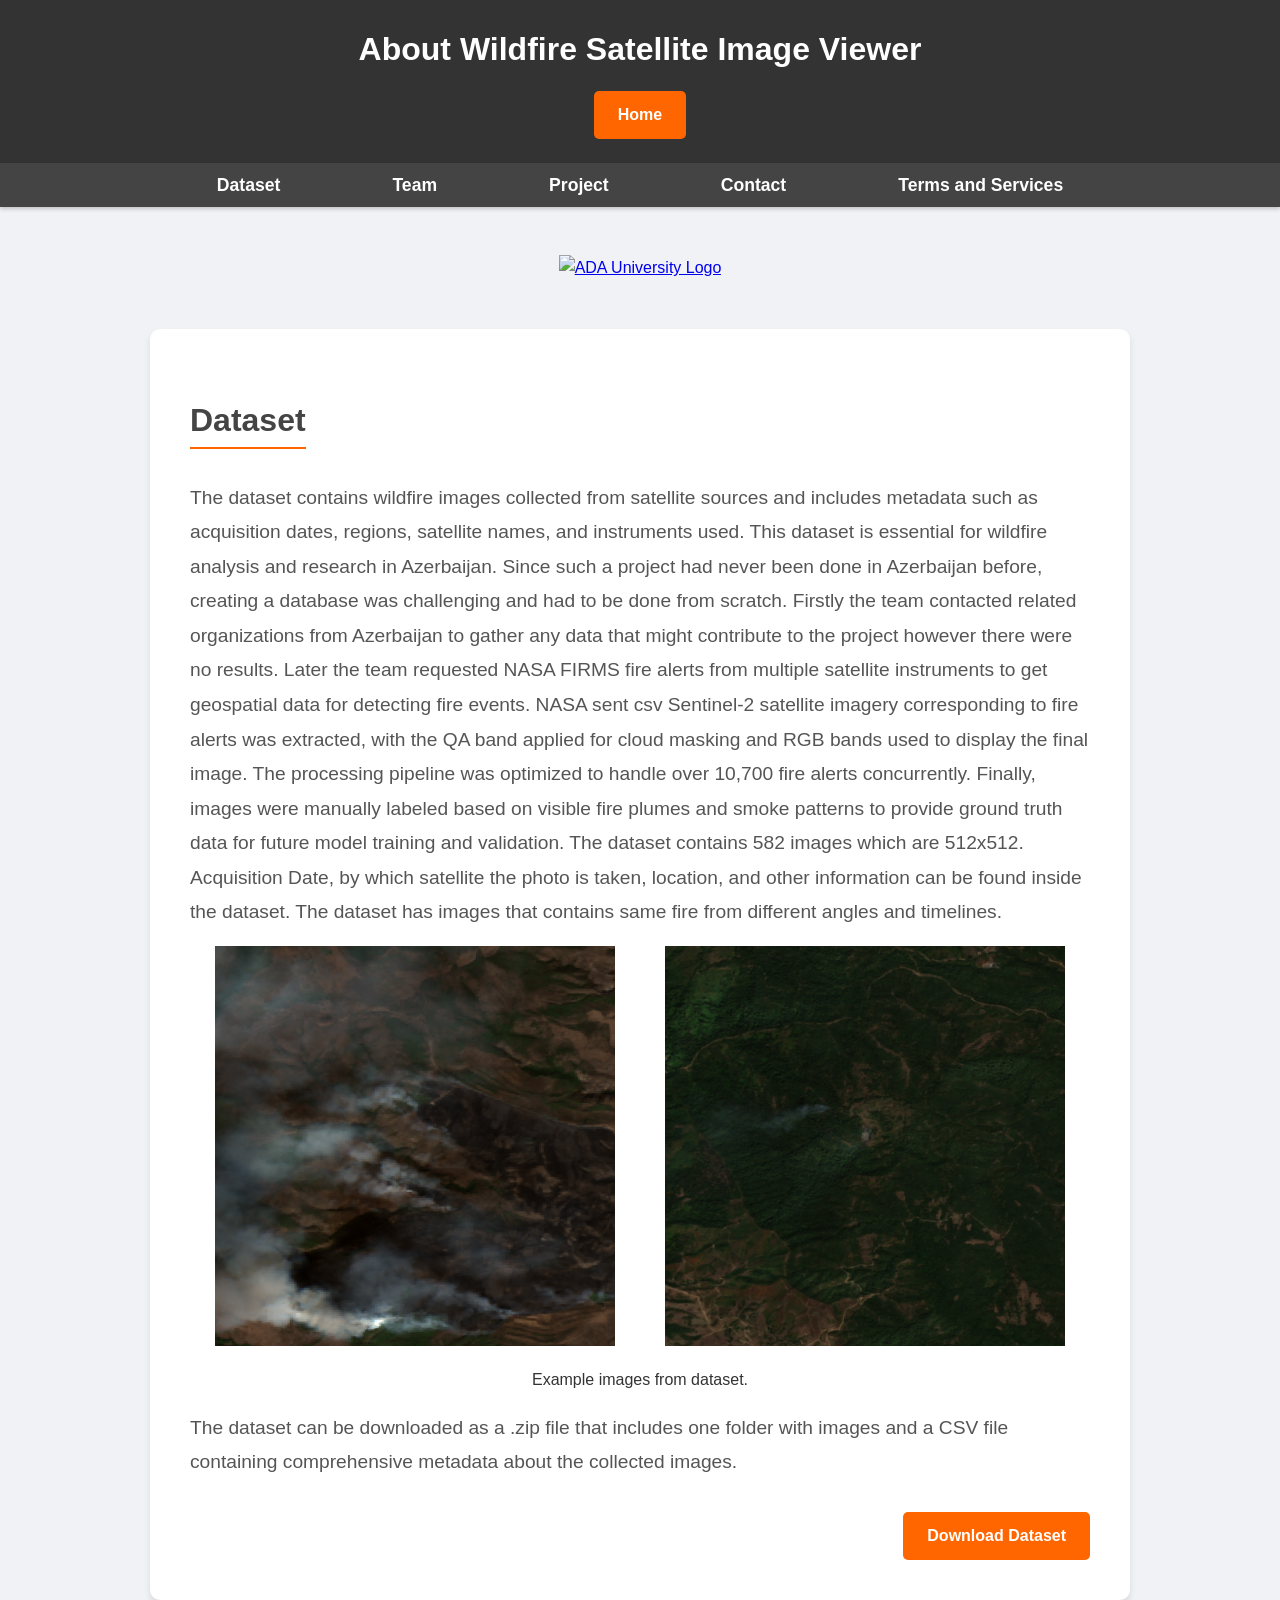
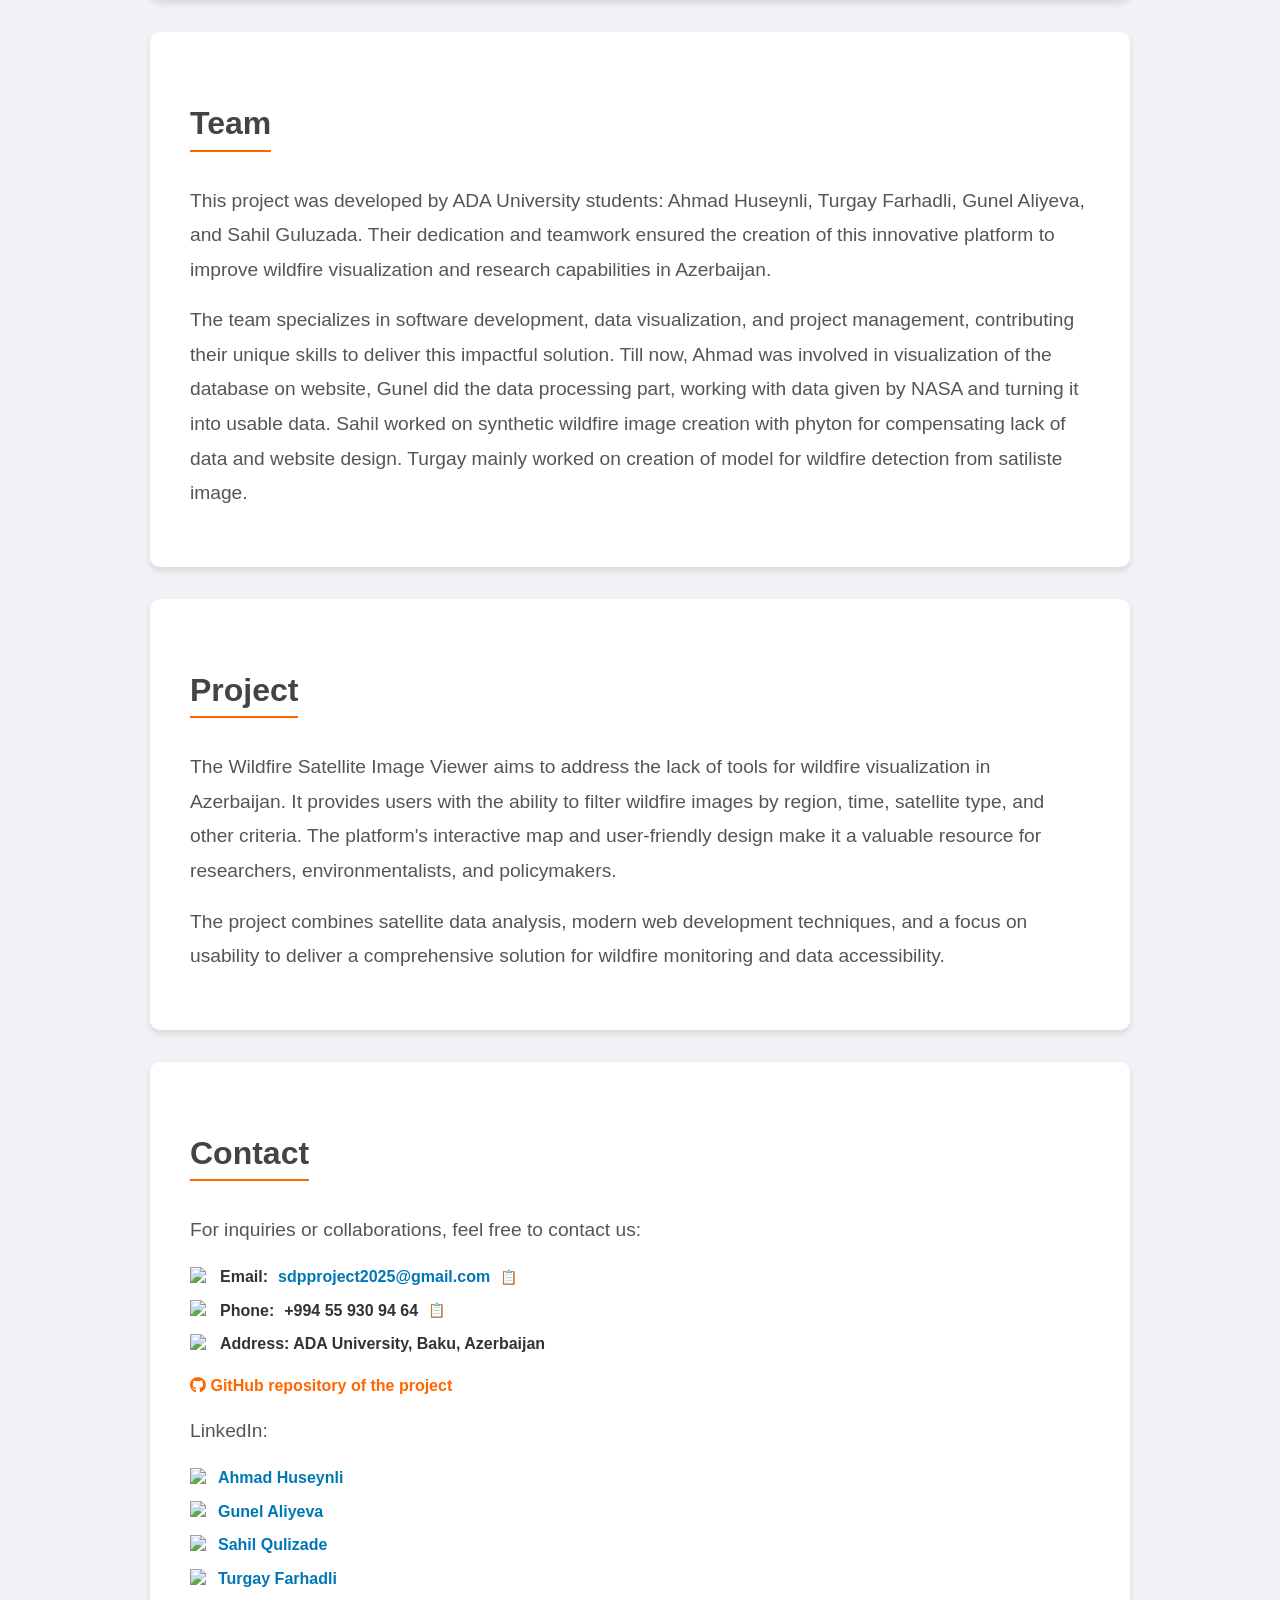
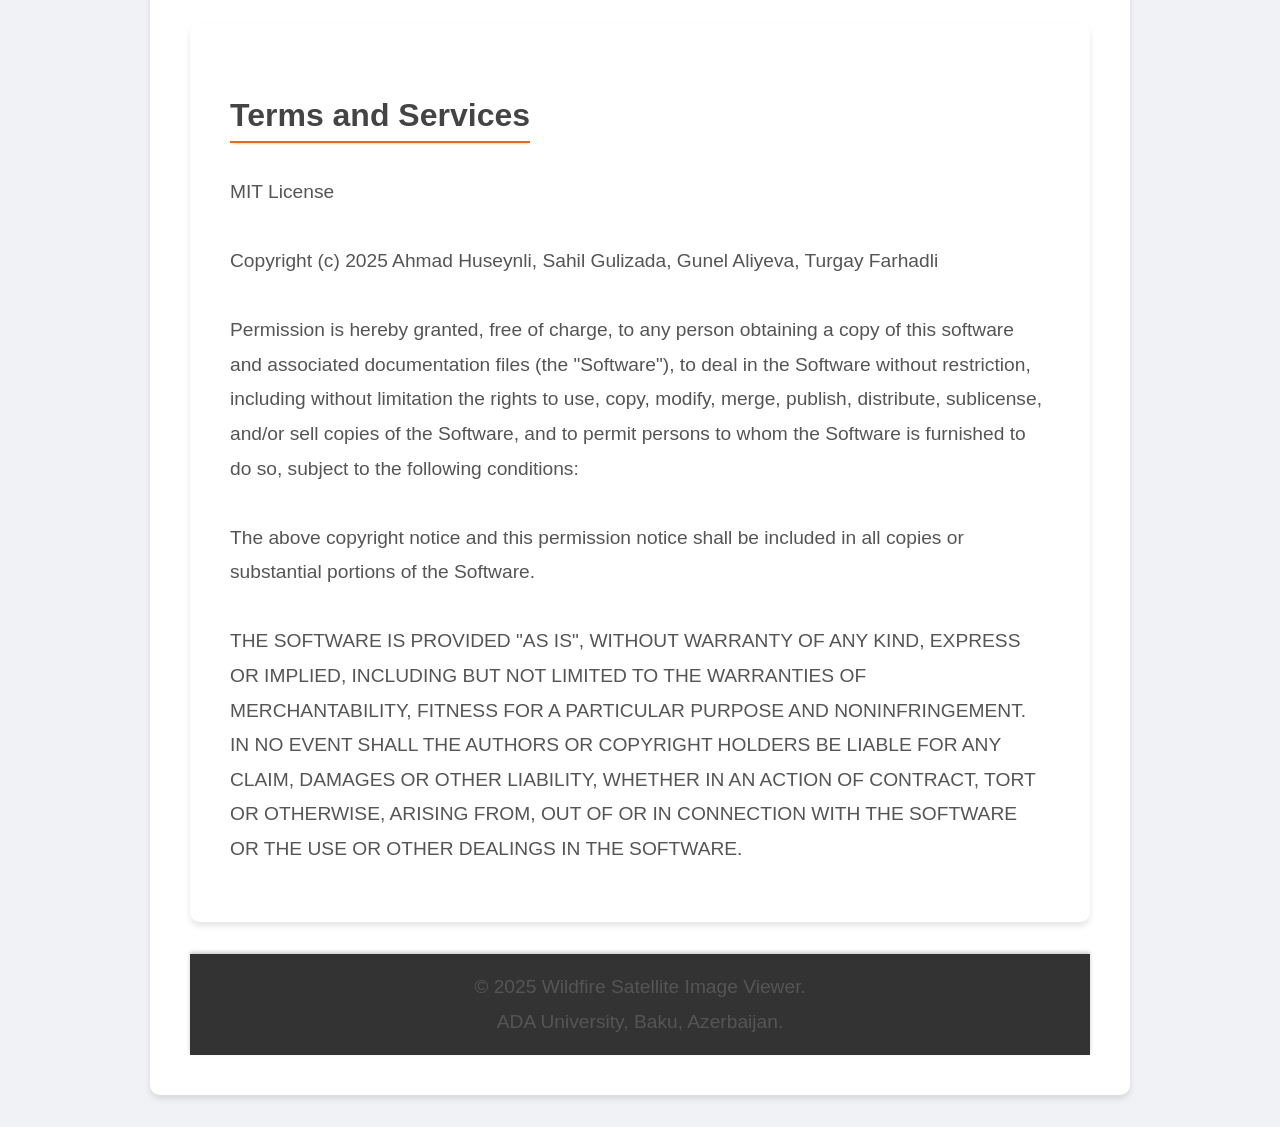
==== about.html @ fe3d1148 "Contact Icons Added" ====
<!DOCTYPE html>
<html lang="en">

<head>
    <meta charset="UTF-8">
    <meta name="viewport" content="width=device-width, initial-scale=1.0">
    <title>About</title>
    <link rel="stylesheet" href="about.css">
    <link rel="stylesheet" href="https://cdnjs.cloudflare.com/ajax/libs/font-awesome/6.7.2/css/all.min.css"
        integrity="sha512-Evv84Mr4kqVGRNSgIGL/F/aIDqQb7xQ2vcrdIwxfjThSH8CSR7PBEakCr51Ck+w+/U6swU2Im1vVX0SVk9ABhg=="
        crossorigin="anonymous" referrerpolicy="no-referrer" />
</head>

<body>
    <!-- Header Section -->
    <header>
        <h1>About Wildfire Satellite Image Viewer</h1>
        <a class="aForDownload" href="./index.html">
            Home
        </a>
    </header>

    <!-- Navigation Bar -->
    <nav class="navbar">
        <ul>
            <li><a href="#about-dataset">Dataset</a></li>
            <li><a href="#about-team">Team</a></li>
            <li><a href="#about-project">Project</a></li>
            <li><a href="#contact">Contact</a></li>
            <li><a href="#terms">Terms and Services</a></li>
        </ul>
    </nav>


    <!-- ADA Logo Section -->
    <div class="adaLogoDiv">
        <a href="https://www.ada.edu.az/en" target="_blank" rel="noopener">
            <img class="adaLogo" src="https://upload.wikimedia.org/wikipedia/commons/2/20/Adalogonew.png"
                alt="ADA University Logo">
        </a>
    </div>



    <!-- About Dataset Section -->
    <section id="about-dataset">
        <h2>Dataset</h2>
        <p>
            The dataset contains wildfire images collected from satellite sources and includes metadata such as
            acquisition dates, regions, satellite names, and instruments used. This dataset is essential for wildfire
            analysis and research in Azerbaijan. Since such a project had never been done in Azerbaijan before, creating
            a database was challenging and had to be done from scratch.
            Firstly the team contacted related organizations from Azerbaijan to gather any data that might contribute to
            the project however there were no results.
            Later the team requested NASA FIRMS fire alerts from multiple satellite instruments to get geospatial data
            for detecting fire events. NASA sent csv
            Sentinel-2 satellite imagery corresponding to fire alerts was extracted, with the QA band applied for cloud
            masking and RGB bands used to display the final image.
            The processing pipeline was optimized to handle over 10,700 fire alerts concurrently. Finally, images were
            manually labeled based on visible fire plumes and smoke patterns to provide ground truth data for future
            model training and validation.
            The dataset contains 582 images which are 512x512. Acquisition Date, by which satellite the photo is taken,
            location, and other information can be found inside the dataset. The dataset has images
            that contains same fire from different angles and timelines.
        </p>

        <!-- Adding Images -->
        <div class="image-container">
            <img src="PhotoFile4Wildfire/39.3387_46.5278_77.png" alt="Wildfire Image" class="dataset-image">
            <img src="PhotoFile4Wildfire/38.91668_48.57358_n.png" alt="Wildfire Image" class="dataset-image">
        </div>

        <!-- Text below the images -->
        <div class="image-text">
            <p>Example images from dataset.</p>
        </div>

        <p>
            The dataset can be downloaded as a .zip file that includes one folder with images and a CSV file containing
            comprehensive metadata about the collected images.
        </p>
        <div class="divForDownload">
            <a class="aForDownload"
                href="https://github.com/wildfireaze/wildfireaze.github.io/raw/refs/heads/main/WildfireDataset.zip?download=">
                Download Dataset
            </a>
        </div>
    </section>

    <style>
        /* Container for images */
        .image-container {
            display: flex;
            justify-content: center;
            /* Center images horizontally */
            gap: 50px;
            /* Space between images */
            margin-bottom: 20px;
            /* Add space below the images for the text */
        }

        /* Image styling */
        .dataset-image {
            width: 1000%;
            /* Adjust the width to fit images side by side */
            max-width: 400px;
            /* Limit image width */
            height: auto;
        }

        /* Text below the images */
        .image-text {
            text-align: center;
            margin-top: 20px;
            /* Add margin to push text down below the images */
        }

        .image-text p {
            font-size: 16px;
            color: #333;
        }
    </style>

    <!-- About Team Section -->
    <section id="about-team">
        <h2>Team</h2>
        <p>
            This project was developed by ADA University students: Ahmad Huseynli, Turgay Farhadli, Gunel Aliyeva, and
            Sahil Guluzada. Their dedication and teamwork ensured the creation of this innovative platform to improve
            wildfire visualization and research capabilities in Azerbaijan.
        </p>
        <p>
            The team specializes in software development, data visualization, and project management, contributing their
            unique skills to deliver this impactful solution. Till now, Ahmad was involved in visualization of the
            database on website,
            Gunel did the data processing part, working with data given by NASA and turning it into usable data. Sahil
            worked on synthetic wildfire
            image creation with phyton for compensating lack of data and website design. Turgay mainly worked on
            creation of model for wildfire detection from satiliste image.
        </p>
    </section>

    <!-- About Project Section -->
    <section id="about-project">
        <h2>Project</h2>
        <p>
            The Wildfire Satellite Image Viewer aims to address the lack of tools for wildfire visualization in
            Azerbaijan. It provides users with the ability to filter wildfire images by region, time, satellite type,
            and other criteria. The platform's interactive map and user-friendly design make it a valuable resource for
            researchers, environmentalists, and policymakers.
        </p>
        <p>
            The project combines satellite data analysis, modern web development techniques, and a focus on usability to
            deliver a comprehensive solution for wildfire monitoring and data accessibility.
        </p>
    </section>

        <!-- Contact Section -->
        <section id="contact">
            <h2>Contact</h2>
            <p>
                For inquiries or collaborations, feel free to contact us:
                <style>
                    .contact-list {
                        list-style: none;
                        padding: 0;
                    }
                
                    .contact-list li {
                        display: flex;
                        align-items: center;
                        gap: 10px;
                        margin-bottom: 8px;
                        font-weight: bold;
                    }
                
                    .contact-list a {
                        text-decoration: none;
                        color: #0077B5; /* LinkedIn blue */
                    }
                
                    .icon {
                        width: 20px;
                        height: 20px;
                    }
                
                    .copy-btn {
                        background: none;
                        border: none;
                        cursor: pointer;
                        font-size: 14px;
                        color: #0077B5;
                        padding: 0;
                    }
                </style>
                
                <ul class="contact-list">
                    <li>
                        <img src="https://cdn-icons-png.flaticon.com/512/732/732200.png" class="icon" alt="Email">
                        Email: 
                        <a href="mailto:sdpproject2025@gmail.com" id="email">sdpproject2025@gmail.com</a>
                        <button class="copy-btn" onclick="copyToClipboard('email')">📋</button>
                    </li>
                    <li>
                        <img src="https://cdn-icons-png.flaticon.com/512/159/159832.png" class="icon" alt="Phone">
                        Phone: 
                        <span id="phone">+994 55 930 94 64</span>
                        <button class="copy-btn" onclick="copyToClipboard('phone')">📋</button>
                    </li>
                    <li>
                        <img src="https://cdn-icons-png.flaticon.com/512/684/684908.png" class="icon" alt="Location">
                        Address: ADA University, Baku, Azerbaijan
                    </li>
                </ul>
                
                <script>
                    function copyToClipboard(id) {
                        const text = document.getElementById(id).innerText || document.getElementById(id).textContent;
                        navigator.clipboard.writeText(text).then(() => {
                            alert("Copied: " + text);
                        }).catch(err => {
                            console.error("Failed to copy: ", err);
                        });
                    }
                </script>
                
                <a style="color: #ff6600; text-decoration: none; font-weight: bold;" 
                   href="https://github.com/gunelaliyevaa/wildfire-detection-using-satellite-imagery.git" 
                   target="_blank">
                    <i class="fa-brands fa-github"></i> 
                    GitHub repository of the project
                </a>
            </p>
            <style>
                .linkedin-list {
                    list-style: none;
                    padding: 0;
                }
            
                .linkedin-list li {
                    display: flex;
                    align-items: center;
                    margin-bottom: 8px;
                }
            
                .linkedin-list a {
                    text-decoration: none;
                    color: #0077B5; /* LinkedIn blue */
                    font-weight: bold;
                    display: flex;
                    align-items: center;
                    gap: 8px;
                }
            
                .linkedin-icon {
                    width: 20px;
                    height: 20px;
                }
            </style>
            
            <p>LinkedIn:</p>
            <ul class="linkedin-list">
                <li>
                    <a href="https://az.linkedin.com/in/ahmad-huseynli" target="_blank">
                        <img src="https://upload.wikimedia.org/wikipedia/commons/c/ca/LinkedIn_logo_initials.png" class="linkedin-icon" alt="LinkedIn"> 
                        Ahmad Huseynli
                    </a>
                </li>
                <li>
                    <a href="https://www.linkedin.com/in/gunel-aliyevaa" target="_blank">
                        <img src="https://upload.wikimedia.org/wikipedia/commons/c/ca/LinkedIn_logo_initials.png" class="linkedin-icon" alt="LinkedIn"> 
                        Gunel Aliyeva
                    </a>
                </li>
                <li>
                    <a href="https://www.linkedin.com/in/sahil-qulizad%C9%99" target="_blank">
                        <img src="https://upload.wikimedia.org/wikipedia/commons/c/ca/LinkedIn_logo_initials.png" class="linkedin-icon" alt="LinkedIn"> 
                        Sahil Qulizade
                    </a>
                </li>
                <li>
                    <a href="https://www.linkedin.com/in/turqay-f%C9%99rhadl%C4%B1-ba420830b/" target="_blank">
                        <img src="https://upload.wikimedia.org/wikipedia/commons/c/ca/LinkedIn_logo_initials.png" class="linkedin-icon" alt="LinkedIn"> 
                        Turgay Farhadli
                    </a>
                </li>
            </ul>

    <!-- Terms and Services Section -->
    <section id="terms">
        <h2>Terms and Services</h2>
        <p>
            MIT License
            <br></br>
            Copyright (c) 2025
            Ahmad Huseynli, Sahil Gulizada, Gunel Aliyeva, Turgay Farhadli
        <br></br>
            Permission is hereby granted, free of charge, to any person obtaining a copy
            of this software and associated documentation files (the "Software"), to deal
            in the Software without restriction, including without limitation the rights
            to use, copy, modify, merge, publish, distribute, sublicense, and/or sell
            copies of the Software, and to permit persons to whom the Software is
            furnished to do so, subject to the following conditions:
            <br></br>

            The above copyright notice and this permission notice shall be included
            in all copies or substantial portions of the Software.
            <br></br>

            THE SOFTWARE IS PROVIDED "AS IS", WITHOUT WARRANTY OF ANY KIND, EXPRESS
            OR IMPLIED, INCLUDING BUT NOT LIMITED TO THE WARRANTIES OF MERCHANTABILITY,
            FITNESS FOR A PARTICULAR PURPOSE AND NONINFRINGEMENT. IN NO EVENT SHALL THE
            AUTHORS OR COPYRIGHT HOLDERS BE LIABLE FOR ANY CLAIM, DAMAGES OR OTHER
            LIABILITY, WHETHER IN AN ACTION OF CONTRACT, TORT OR OTHERWISE, ARISING FROM,
            OUT OF OR IN CONNECTION WITH THE SOFTWARE OR THE USE OR OTHER DEALINGS IN
            THE SOFTWARE.

        </p>
    </section>

    <button id="scrollToTopBtn" onclick="scrollToTop()"><i class="fa-solid fa-arrow-up"></i></button>


    <!-- Footer Section -->
    <footer>
        <p>&copy; 2025 Wildfire Satellite Image Viewer.</p>
        <p>ADA University, Baku, Azerbaijan.</p>
    </footer>


    <!-- Download Confirmation Modal -->
    <div id="downloadModal" class="modal">
        <div class="modal-content">
            <h2>Download Dataset</h2>
            <p>Do you agree with the <a id="termsLink" class="aForDownload" href="#terms">Terms and Conditions</a>?</p>
            <label>
                <input type="checkbox" id="agreeCheckbox"> I agree to the terms and conditions.
            </label>
            <br>
            <button id="confirmDownload" class="aForDownload" disabled>Confirm & Download</button>
            <button id="closeModal" class="aForDownload">Cancel</button>
        </div>
    </div>




    <script src="about.js"></script>

</body>

</html>
---- about.css ----
/* General Styles */
body {
    font-family: 'Roboto', Arial, sans-serif; /* Updated font for modern aesthetics */
    margin: 0;
    padding: 0;
    background-color: #f0f2f5; /* Subtle background color */
    color: #333; /* General text color */
    line-height: 1.6;
}

/* Header Styles */
header {
    text-align: center;
    background-color: #333;
    color: white;
    padding: 1.5rem;
    box-shadow: 0 2px 4px rgba(0, 0, 0, 0.2);
}

header h1 {
    font-size: 2rem;
    margin: 0;
}

.aForDownload {
    display: inline-block;
    margin-top: 1rem;
    padding: 0.7rem 1.5rem;
    background-color: #ff6600;
    color: white;
    font-size: 1rem;
    font-weight: 600;
    text-decoration: none;
    border-radius: 5px;
    border-style: none;
    transition: background-color 0.3s ease, transform 0.2s ease;
}

.aForDownload:hover {
    background-color: #e55a00;
    transform: scale(1.05); /* Slight zoom effect on hover */
}

/* Navbar Styles */
.navbar {
    display: flex;
    justify-content: center;
    background-color: #444;
    padding: 0.5rem 0;
    position: sticky;
    top: 0;
    z-index: 1000;
    box-shadow: 0 2px 4px rgba(0, 0, 0, 0.2);
}

.navbar ul {
    list-style-type: none;
    margin: 0;
    padding: 0;
    display: flex;
    gap: 2rem;
}

.navbar a {
    text-decoration: none;
    color: white;
    font-size: 1.1rem;
    font-weight: 700;
    transition: color 0.3s ease, transform 0.2s ease;
    padding: 2.5rem;
    margin: 2rem auto;
    max-width: 900px;
}

.navbar a:hover {
    color: #ff6600;
    transform: translateY(-2px); /* Subtle upward movement */
}

/* Section Styles */
section {
    padding: 2.5rem;
    margin: 2rem auto;
    max-width: 900px;
    background: white;
    border-radius: 10px;
    box-shadow: 0 4px 6px rgba(0, 0, 0, 0.1);
}

section h2 {
    color: #444;
    font-size: 2rem;
    margin-bottom: 1rem;
    border-bottom: 2px solid #ff6600; /* Decorative underline */
    display: inline-block;
}

section p {
    font-size: 1.2rem;
    line-height: 1.8;
    color: #555;
    margin: 1rem 0;
}

/* ADA Logo Styles */
.adaLogoDiv {
    display: flex;
    justify-content: center;
    align-items: center;
    margin: 2rem auto;
}

.adaLogo {
    height: 150px;
    max-width: 100%;
    padding: 1rem;
    transition: transform 0.3s ease;
}

.adaLogo:hover {
    transform: scale(1.05);
}

/* Footer Styles */
footer {
    text-align: center;
    background-color: #333;
    color: white;
    padding: 1rem;
    margin-top: 2rem;
    font-size: 1rem;
    box-shadow: 0 -2px 4px rgba(0, 0, 0, 0.2);
}

footer p {
    margin: 0;
}

/* Download Container */
.divForDownload {
    display: flex;
    justify-content: end;
}

/* Scroll to Top Button Styles */
#scrollToTopBtn {
    position: fixed;
    bottom: 20px;
    right: 20px;
    height: 50px;
    width: 50px;
    font-size: 24px;
    background-color: #ff6600;
    color: white;
    border: none;
    border-radius: 50%;
    cursor: pointer;
    box-shadow: 0 4px 6px rgba(0, 0, 0, 0.1);
    transition: opacity 0.3s, visibility 0.3s;
    display: flex;           
    justify-content: center;
    align-items: center;
}

#scrollToTopBtn:hover {
    background-color: #e55a00;
    transform: scale(1.05);
}

/* Responsive Design */
@media (max-width: 768px) {
    header {
        padding: 1rem;
    }

    .navbar {
        position: static;
        top: auto;
    }

    .navbar ul {
        flex-direction: column;
        align-items: center;
        gap: 1rem;
    }

    section {
        padding: 1.5rem;
        scroll-margin-top: 760px;
        margin: 1rem auto;
    }

    section h2 {
        font-size: 1.8rem;
    }

    section p {
        font-size: 1rem;
    }

    footer {
        font-size: 0.9rem;
    }
}

/* Modal Styling */
.modal {
    display: none; 
    position: fixed; 
    z-index: 1000; 
    left: 0; 
    top: 0; 
    width: 100%; 
    height: 100%; 
    background-color: rgba(0, 0, 0, 0.5); /* Semi-transparent background */
  }
  
  /* Modal Content Styling */
  .modal-content {
    background-color: #fff;
    margin: 10% auto; /* Centering the modal */
    padding: 20px;
    width: 50%;
    text-align: center;
    border-radius: 10px;
    box-shadow: 0 4px 8px rgba(0, 0, 0, 0.2);
  }
  
  /* Checkbox Styling */
  input[type="checkbox"] {
    margin-right: 10px;
  }
  
  /* Disabled Button Styling */
  button:disabled {
    background-color: gray !important;
    cursor: not-allowed !important;
  }
  
  /* Button Styling for Confirm & Close Buttons */
  #confirmDownload, #closeDownloadModal {
    margin: 10px;
    background-color: #ff6600 !important;
    color: #fff;
    border-radius: 4px;
    font-weight: 400 !important;
    cursor: pointer;
    border-style: none;
}

#closeModal{
    font-weight: 400 !important;
}

/* Disabled state for buttons */
#confirmDownload:disabled,
#closeDownloadModal:disabled {
    background-color: gray !important;
    transform: none !important;
}

/* Hover Effects for Active Buttons */
#confirmDownload:hover:not(:disabled),
#closeDownloadModal:hover:not(:disabled) {
    background-color: #e55a00;
    transition: background-color 0.3s ease, transform 0.2s ease;
}

/* Link Styling Inside Modal */
.modal-content a.aForDownload {
    padding: 4px 7px;
    width: auto;
    text-align: center;
    border-radius: 3px;
    font-size: 16px;
    font-weight: 400 !important;
    background-color: transparent;
    color: #ff6600;
    border-style: none !important;
}

.modal-content a.aForDownload:hover {
    text-decoration: underline;
  }
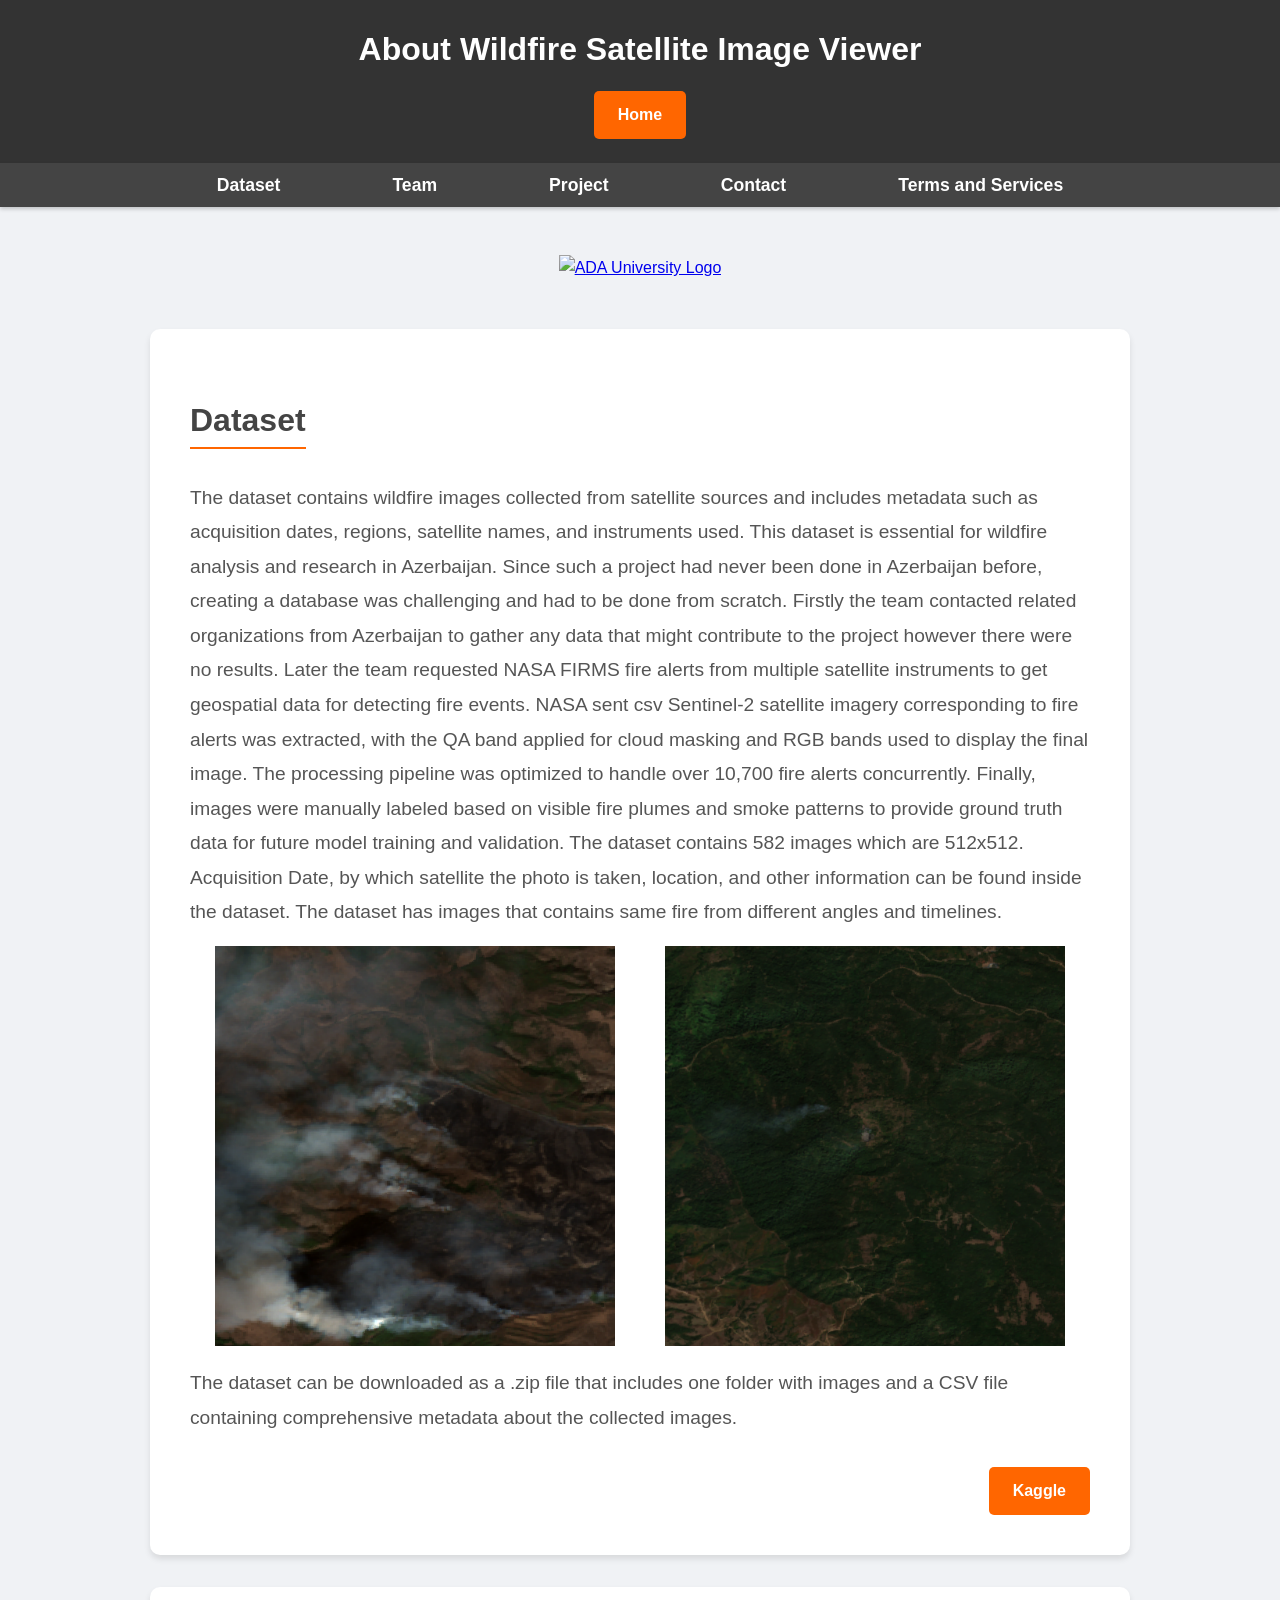
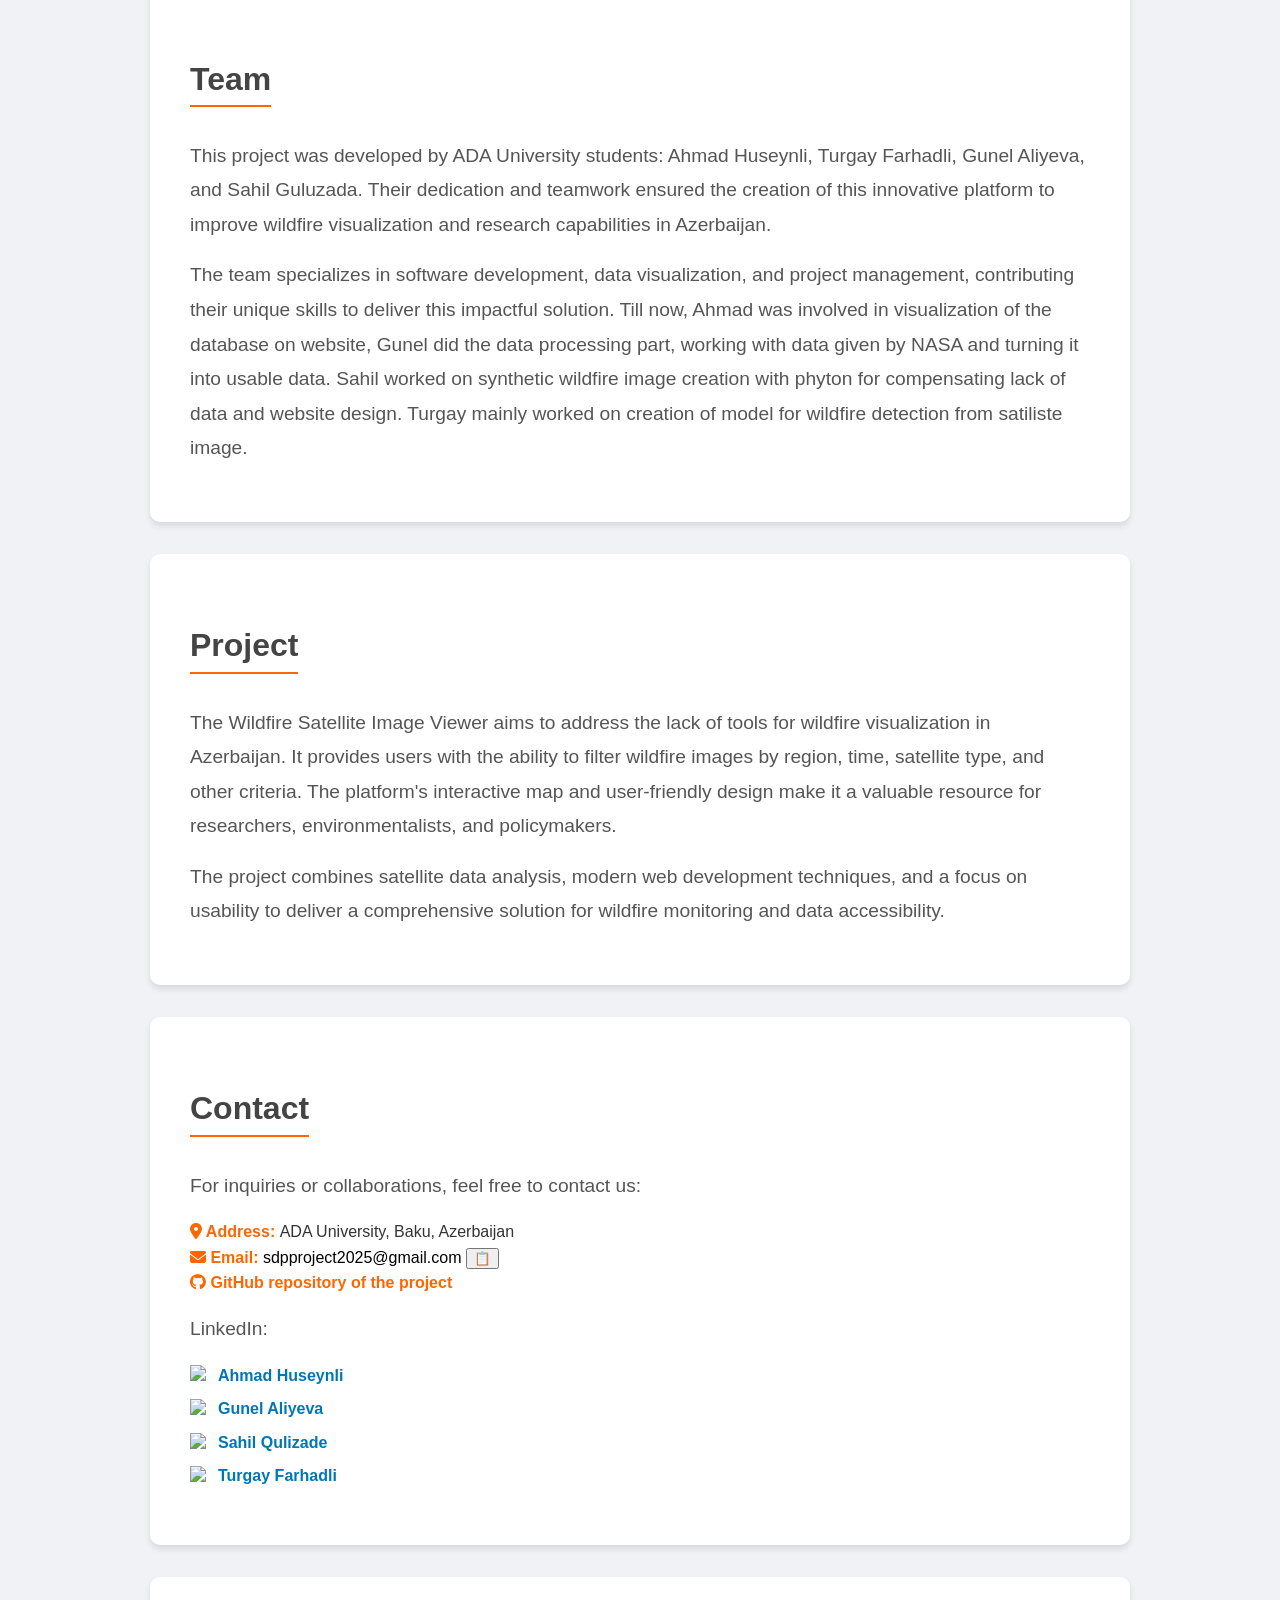
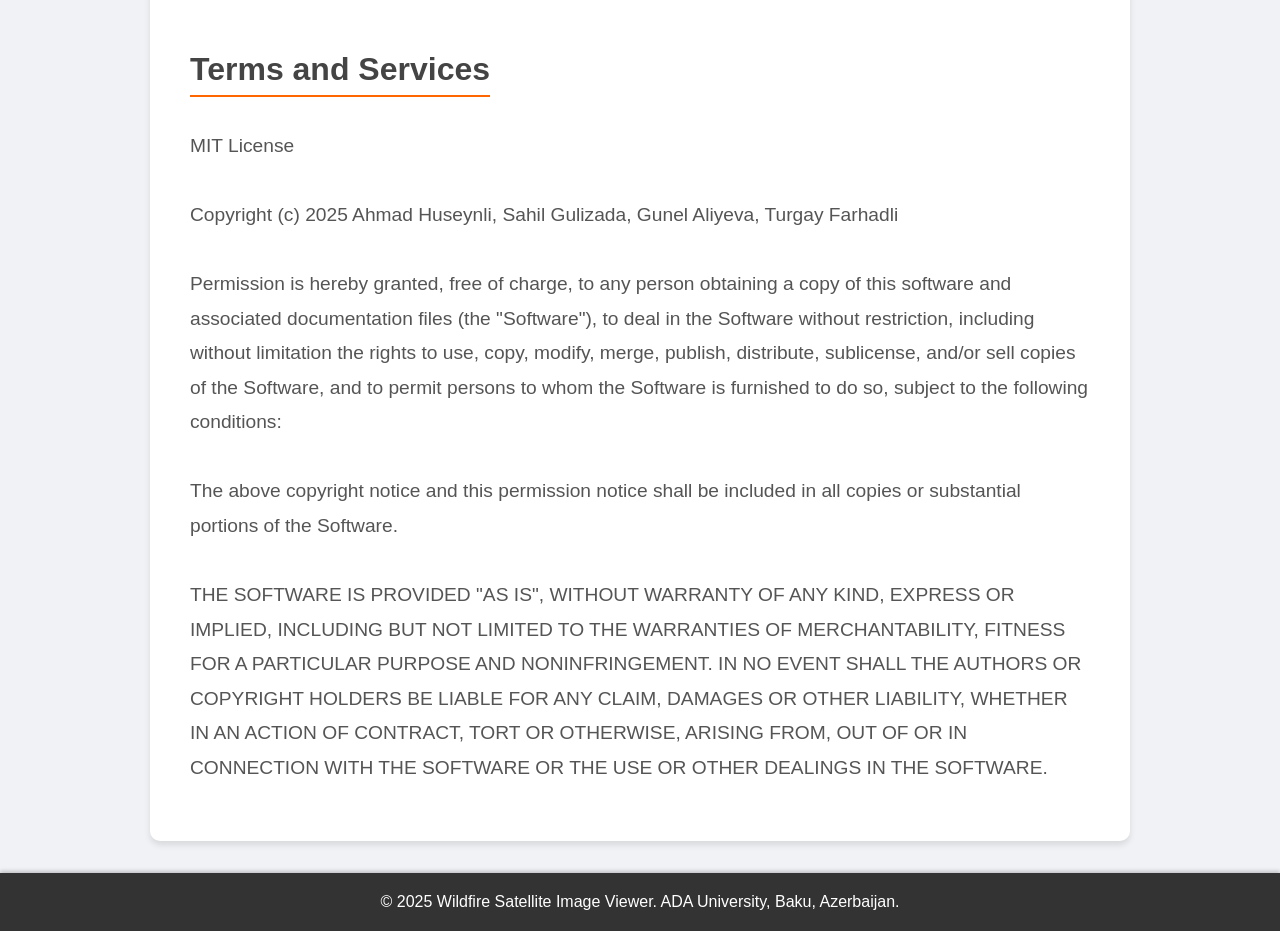
==== commit 5fe82164: "About page update. Some unnecessary files are removed." ====
--- a/about.html
+++ b/about.html
@@ -9,6 +9,11 @@
     <link rel="stylesheet" href="https://cdnjs.cloudflare.com/ajax/libs/font-awesome/6.7.2/css/all.min.css"
         integrity="sha512-Evv84Mr4kqVGRNSgIGL/F/aIDqQb7xQ2vcrdIwxfjThSH8CSR7PBEakCr51Ck+w+/U6swU2Im1vVX0SVk9ABhg=="
         crossorigin="anonymous" referrerpolicy="no-referrer" />
+    <script src="https://cdnjs.cloudflare.com/ajax/libs/i18next/21.6.14/i18next.min.js"></script>
+    <script
+        src="https://cdnjs.cloudflare.com/ajax/libs/i18next-browser-languagedetector/6.1.4/i18nextBrowserLanguageDetector.min.js"></script>
+    <script src="https://cdnjs.cloudflare.com/ajax/libs/i18next-xhr-backend/3.2.2/i18nextXHRBackend.min.js"></script>
+
 </head>
 
 <body>
@@ -71,9 +76,7 @@
         </div>
 
         <!-- Text below the images -->
-        <div class="image-text">
-            <p>Example images from dataset.</p>
-        </div>
+
 
         <p>
             The dataset can be downloaded as a .zip file that includes one folder with images and a CSV file containing
@@ -82,7 +85,7 @@
         <div class="divForDownload">
             <a class="aForDownload"
                 href="https://github.com/wildfireaze/wildfireaze.github.io/raw/refs/heads/main/WildfireDataset.zip?download=">
-                Download Dataset
+                Kaggle
             </a>
         </div>
     </section>
@@ -155,64 +158,43 @@
         </p>
     </section>
 
-        <!-- Contact Section -->
-        <section id="contact">
-            <h2>Contact</h2>
-            <p>
-                For inquiries or collaborations, feel free to contact us:
-                <style>
-                    .contact-list {
-                        list-style: none;
-                        padding: 0;
-                    }
-                
-                    .contact-list li {
-                        display: flex;
-                        align-items: center;
-                        gap: 10px;
-                        margin-bottom: 8px;
-                        font-weight: bold;
-                    }
-                
-                    .contact-list a {
-                        text-decoration: none;
-                        color: #0077B5; /* LinkedIn blue */
-                    }
-                
-                    .icon {
-                        width: 20px;
-                        height: 20px;
-                    }
-                
-                    .copy-btn {
-                        background: none;
-                        border: none;
-                        cursor: pointer;
-                        font-size: 14px;
-                        color: #0077B5;
-                        padding: 0;
-                    }
-                </style>
-                
-                <ul class="contact-list">
-                    <li>
-                        <img src="https://cdn-icons-png.flaticon.com/512/732/732200.png" class="icon" alt="Email">
-                        Email: 
-                        <a href="mailto:sdpproject2025@gmail.com" id="email">sdpproject2025@gmail.com</a>
-                        <button class="copy-btn" onclick="copyToClipboard('email')">📋</button>
-                    </li>
-                    <li>
-                        <img src="https://cdn-icons-png.flaticon.com/512/159/159832.png" class="icon" alt="Phone">
-                        Phone: 
-                        <span id="phone">+994 55 930 94 64</span>
-                        <button class="copy-btn" onclick="copyToClipboard('phone')">📋</button>
-                    </li>
-                    <li>
-                        <img src="https://cdn-icons-png.flaticon.com/512/684/684908.png" class="icon" alt="Location">
-                        Address: ADA University, Baku, Azerbaijan
-                    </li>
-                </ul>
-                
+    <!-- Contact Section -->
+    <section id="contact">
+        <h2>Contact</h2>
+        <p>
+            For inquiries or collaborations, feel free to contact us:
+
+                <div style="display:flex; flex-direction: column;">
+                    <div>
+
+                        <a style="color: #ff6600; text-decoration: none; font-weight: bold;">
+                            <i class="fa-solid fa-location-dot"></i>
+                            Address: <a>ADA University, Baku, Azerbaijan </a>
+                    </div>
+
+                    <div>
+
+                        <a style="color: #ff6600; text-decoration: none; font-weight: bold;">
+                            <i class="fa-solid fa-envelope"></i> Email:
+
+
+                            <a href="mailto:sdpproject2025@gmail.com" style="text-decoration: none; color: black;"
+                                id="email">sdpproject2025@gmail.com</a>
+                            <button class="copy-btn" onclick="copyToClipboard('email')">📋</button>
+                        </div>
+                        <div>
+                            <a style="color: #ff6600; text-decoration: none; font-weight: bold;"
+                                href="https://github.com/gunelaliyevaa/wildfire-detection-using-satellite-imagery.git"
+                                target="_blank">
+                                <i class="fa-brands fa-github"></i>
+                                GitHub repository of the project
+                            </a>
+                        </div>
+                            
+                    </div>
+
+
+
                 <script>
                     function copyToClipboard(id) {
                         const text = document.getElementById(id).innerText || document.getElementById(id).textContent;
@@ -223,129 +205,130 @@
                         });
                     }
                 </script>
-                
-                <a style="color: #ff6600; text-decoration: none; font-weight: bold;" 
-                   href="https://github.com/gunelaliyevaa/wildfire-detection-using-satellite-imagery.git" 
-                   target="_blank">
-                    <i class="fa-brands fa-github"></i> 
-                    GitHub repository of the project
+
+        </p>
+        <style>
+            .linkedin-list {
+                list-style: none;
+                padding: 0;
+            }
+
+            .linkedin-list li {
+                display: flex;
+                align-items: center;
+                margin-bottom: 8px;
+            }
+
+            .linkedin-list a {
+                text-decoration: none;
+                color: #0077B5;
+                /* LinkedIn blue */
+                font-weight: bold;
+                display: flex;
+                align-items: center;
+                gap: 8px;
+            }
+
+            .linkedin-icon {
+                width: 20px;
+                height: 20px;
+            }
+        </style>
+
+        <p>LinkedIn:</p>
+        <ul class="linkedin-list">
+            <li>
+                <a href="https://az.linkedin.com/in/ahmad-huseynli" target="_blank">
+                    <img src="https://upload.wikimedia.org/wikipedia/commons/c/ca/LinkedIn_logo_initials.png"
+                        class="linkedin-icon" alt="LinkedIn">
+                    Ahmad Huseynli
                 </a>
+            </li>
+            <li>
+                <a href="https://www.linkedin.com/in/gunel-aliyevaa" target="_blank">
+                    <img src="https://upload.wikimedia.org/wikipedia/commons/c/ca/LinkedIn_logo_initials.png"
+                        class="linkedin-icon" alt="LinkedIn">
+                    Gunel Aliyeva
+                </a>
+            </li>
+            <li>
+                <a href="https://www.linkedin.com/in/sahil-qulizad%C9%99" target="_blank">
+                    <img src="https://upload.wikimedia.org/wikipedia/commons/c/ca/LinkedIn_logo_initials.png"
+                        class="linkedin-icon" alt="LinkedIn">
+                    Sahil Qulizade
+                </a>
+            </li>
+            <li>
+                <a href="https://www.linkedin.com/in/turqay-f%C9%99rhadl%C4%B1-ba420830b/" target="_blank">
+                    <img src="https://upload.wikimedia.org/wikipedia/commons/c/ca/LinkedIn_logo_initials.png"
+                        class="linkedin-icon" alt="LinkedIn">
+                    Turgay Farhadli
+                </a>
+            </li>
+        </ul>
+        </section>
+        <!-- Terms and Services Section -->
+        <section id="terms">
+            <h2>Terms and Services</h2>
+            <p>
+                MIT License
+                <br></br>
+                Copyright (c) 2025
+                Ahmad Huseynli, Sahil Gulizada, Gunel Aliyeva, Turgay Farhadli
+                <br></br>
+                Permission is hereby granted, free of charge, to any person obtaining a copy
+                of this software and associated documentation files (the "Software"), to deal
+                in the Software without restriction, including without limitation the rights
+                to use, copy, modify, merge, publish, distribute, sublicense, and/or sell
+                copies of the Software, and to permit persons to whom the Software is
+                furnished to do so, subject to the following conditions:
+                <br></br>
+
+                The above copyright notice and this permission notice shall be included
+                in all copies or substantial portions of the Software.
+                <br></br>
+
+                THE SOFTWARE IS PROVIDED "AS IS", WITHOUT WARRANTY OF ANY KIND, EXPRESS
+                OR IMPLIED, INCLUDING BUT NOT LIMITED TO THE WARRANTIES OF MERCHANTABILITY,
+                FITNESS FOR A PARTICULAR PURPOSE AND NONINFRINGEMENT. IN NO EVENT SHALL THE
+                AUTHORS OR COPYRIGHT HOLDERS BE LIABLE FOR ANY CLAIM, DAMAGES OR OTHER
+                LIABILITY, WHETHER IN AN ACTION OF CONTRACT, TORT OR OTHERWISE, ARISING FROM,
+                OUT OF OR IN CONNECTION WITH THE SOFTWARE OR THE USE OR OTHER DEALINGS IN
+                THE SOFTWARE.
+
             </p>
-            <style>
-                .linkedin-list {
-                    list-style: none;
-                    padding: 0;
-                }
-            
-                .linkedin-list li {
-                    display: flex;
-                    align-items: center;
-                    margin-bottom: 8px;
-                }
-            
-                .linkedin-list a {
-                    text-decoration: none;
-                    color: #0077B5; /* LinkedIn blue */
-                    font-weight: bold;
-                    display: flex;
-                    align-items: center;
-                    gap: 8px;
-                }
-            
-                .linkedin-icon {
-                    width: 20px;
-                    height: 20px;
-                }
-            </style>
-            
-            <p>LinkedIn:</p>
-            <ul class="linkedin-list">
-                <li>
-                    <a href="https://az.linkedin.com/in/ahmad-huseynli" target="_blank">
-                        <img src="https://upload.wikimedia.org/wikipedia/commons/c/ca/LinkedIn_logo_initials.png" class="linkedin-icon" alt="LinkedIn"> 
-                        Ahmad Huseynli
-                    </a>
-                </li>
-                <li>
-                    <a href="https://www.linkedin.com/in/gunel-aliyevaa" target="_blank">
-                        <img src="https://upload.wikimedia.org/wikipedia/commons/c/ca/LinkedIn_logo_initials.png" class="linkedin-icon" alt="LinkedIn"> 
-                        Gunel Aliyeva
-                    </a>
-                </li>
-                <li>
-                    <a href="https://www.linkedin.com/in/sahil-qulizad%C9%99" target="_blank">
-                        <img src="https://upload.wikimedia.org/wikipedia/commons/c/ca/LinkedIn_logo_initials.png" class="linkedin-icon" alt="LinkedIn"> 
-                        Sahil Qulizade
-                    </a>
-                </li>
-                <li>
-                    <a href="https://www.linkedin.com/in/turqay-f%C9%99rhadl%C4%B1-ba420830b/" target="_blank">
-                        <img src="https://upload.wikimedia.org/wikipedia/commons/c/ca/LinkedIn_logo_initials.png" class="linkedin-icon" alt="LinkedIn"> 
-                        Turgay Farhadli
-                    </a>
-                </li>
-            </ul>
-
-    <!-- Terms and Services Section -->
-    <section id="terms">
-        <h2>Terms and Services</h2>
-        <p>
-            MIT License
-            <br></br>
-            Copyright (c) 2025
-            Ahmad Huseynli, Sahil Gulizada, Gunel Aliyeva, Turgay Farhadli
-        <br></br>
-            Permission is hereby granted, free of charge, to any person obtaining a copy
-            of this software and associated documentation files (the "Software"), to deal
-            in the Software without restriction, including without limitation the rights
-            to use, copy, modify, merge, publish, distribute, sublicense, and/or sell
-            copies of the Software, and to permit persons to whom the Software is
-            furnished to do so, subject to the following conditions:
-            <br></br>
-
-            The above copyright notice and this permission notice shall be included
-            in all copies or substantial portions of the Software.
-            <br></br>
-
-            THE SOFTWARE IS PROVIDED "AS IS", WITHOUT WARRANTY OF ANY KIND, EXPRESS
-            OR IMPLIED, INCLUDING BUT NOT LIMITED TO THE WARRANTIES OF MERCHANTABILITY,
-            FITNESS FOR A PARTICULAR PURPOSE AND NONINFRINGEMENT. IN NO EVENT SHALL THE
-            AUTHORS OR COPYRIGHT HOLDERS BE LIABLE FOR ANY CLAIM, DAMAGES OR OTHER
-            LIABILITY, WHETHER IN AN ACTION OF CONTRACT, TORT OR OTHERWISE, ARISING FROM,
-            OUT OF OR IN CONNECTION WITH THE SOFTWARE OR THE USE OR OTHER DEALINGS IN
-            THE SOFTWARE.
-
-        </p>
-    </section>
-
-    <button id="scrollToTopBtn" onclick="scrollToTop()"><i class="fa-solid fa-arrow-up"></i></button>
-
-
-    <!-- Footer Section -->
-    <footer>
-        <p>&copy; 2025 Wildfire Satellite Image Viewer.</p>
-        <p>ADA University, Baku, Azerbaijan.</p>
-    </footer>
-
-
-    <!-- Download Confirmation Modal -->
-    <div id="downloadModal" class="modal">
-        <div class="modal-content">
-            <h2>Download Dataset</h2>
-            <p>Do you agree with the <a id="termsLink" class="aForDownload" href="#terms">Terms and Conditions</a>?</p>
-            <label>
-                <input type="checkbox" id="agreeCheckbox"> I agree to the terms and conditions.
-            </label>
-            <br>
-            <button id="confirmDownload" class="aForDownload" disabled>Confirm & Download</button>
-            <button id="closeModal" class="aForDownload">Cancel</button>
+        </section>
+
+        <button id="scrollToTopBtn" onclick="scrollToTop()"><i class="fa-solid fa-arrow-up"></i></button>
+
+
+
+
+        <!-- Download Confirmation Modal -->
+        <div id="downloadModal" class="modal">
+            <div class="modal-content">
+                <h2>Download Dataset</h2>
+                <p>Do you agree with the <a id="termsLink" class="aForDownload" href="#terms">Terms and Conditions</a>?
+                </p>
+                <label>
+                    <input type="checkbox" id="agreeCheckbox"> I agree to the terms and conditions.
+                </label>
+                <br>
+                <button id="confirmDownload" class="aForDownload" disabled>Confirm & Download</button>
+                <button id="closeModal" class="aForDownload">Cancel</button>
+            </div>
         </div>
-    </div>
-
-
-
-
-    <script src="about.js"></script>
+
+
+
+        <!-- Footer Section -->
+
+             <footer>
+                 <p>&copy; 2025 Wildfire Satellite Image Viewer. ADA University, Baku, Azerbaijan.</p>
+              </footer>
+    
+
+        <script src="about.js"></script>
 
 </body>
 
--- a/about.css
+++ b/about.css
@@ -130,11 +130,12 @@
     margin-top: 2rem;
     font-size: 1rem;
     box-shadow: 0 -2px 4px rgba(0, 0, 0, 0.2);
-}
-
-footer p {
-    margin: 0;
-}
+  }
+  
+  footer p {
+    margin: 0;
+  }
+  
 
 /* Download Container */
 .divForDownload {
@@ -172,6 +173,15 @@
     header {
         padding: 1rem;
     }
+
+    
+        .image-container {
+          flex-direction: column;
+          align-items: center;
+          gap: 20px; /* Optional: adjust spacing between images */
+        }
+      
+      
 
     .navbar {
         position: static;
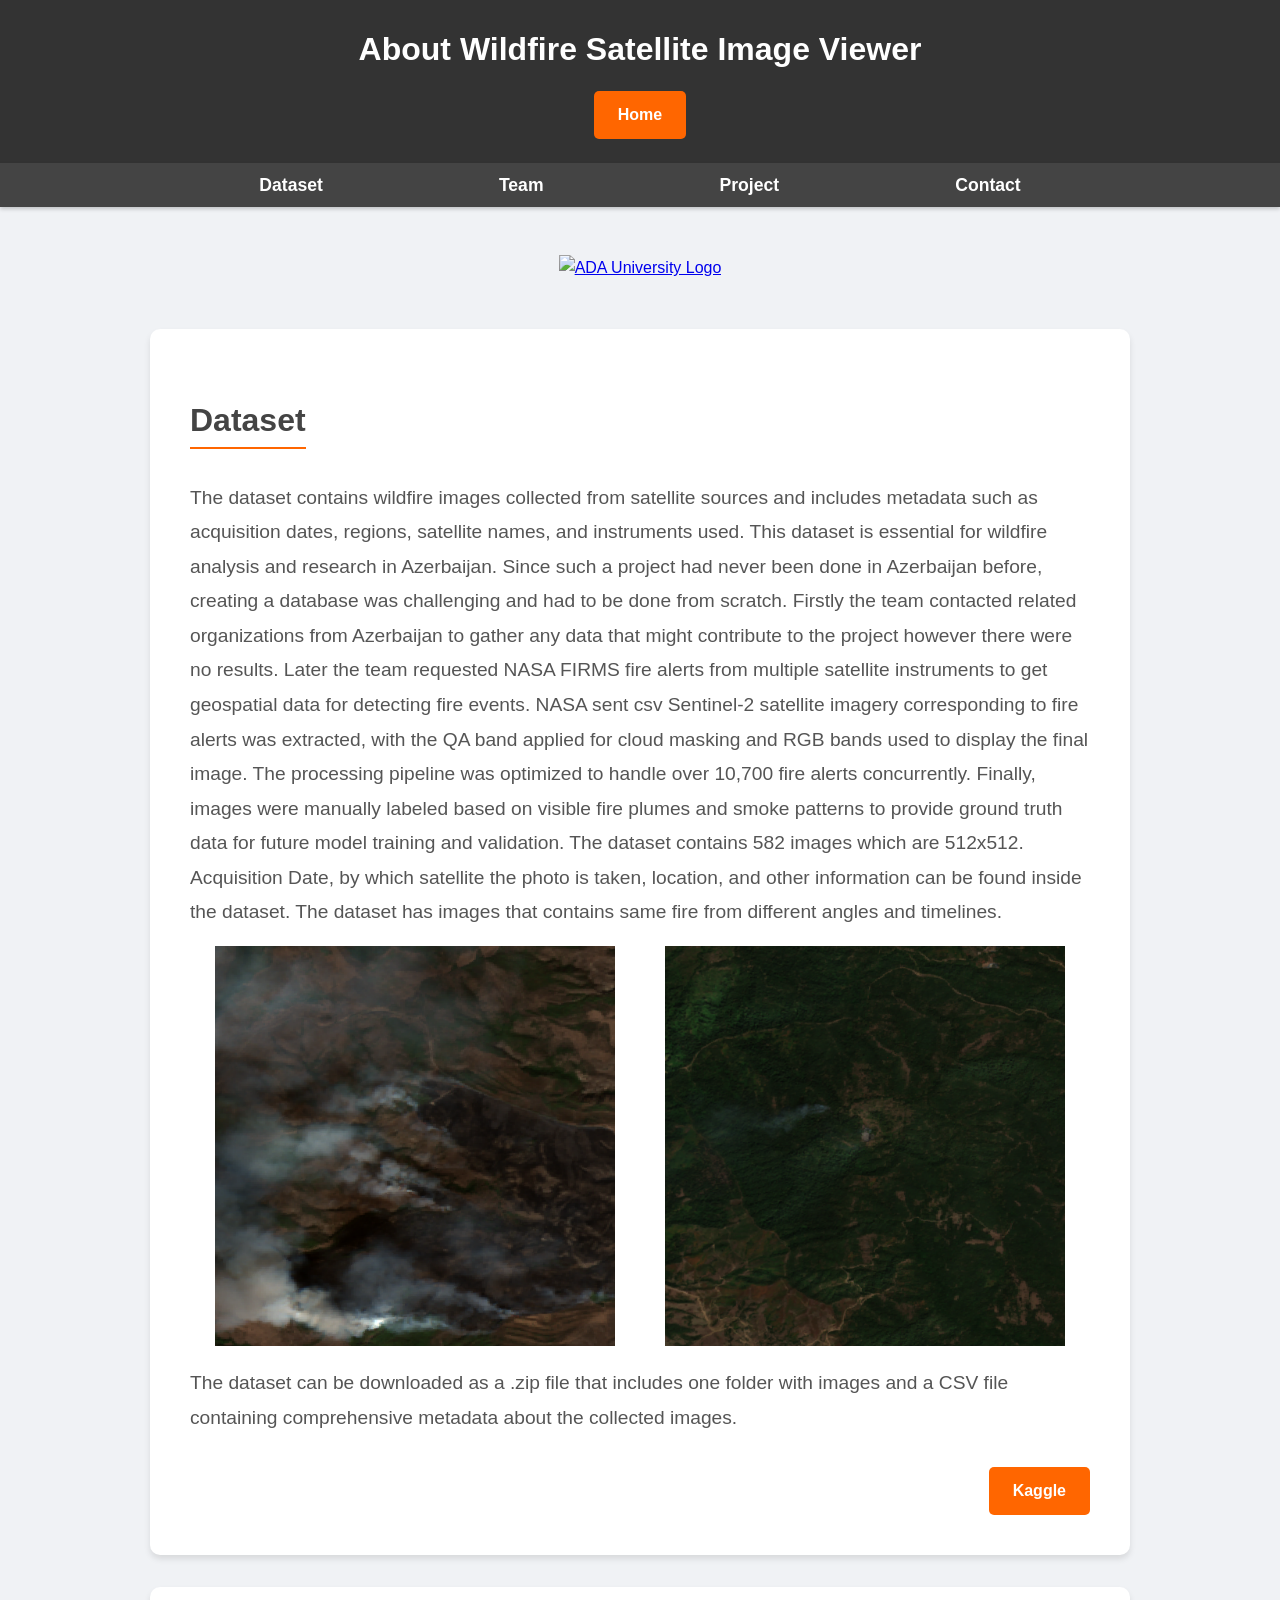
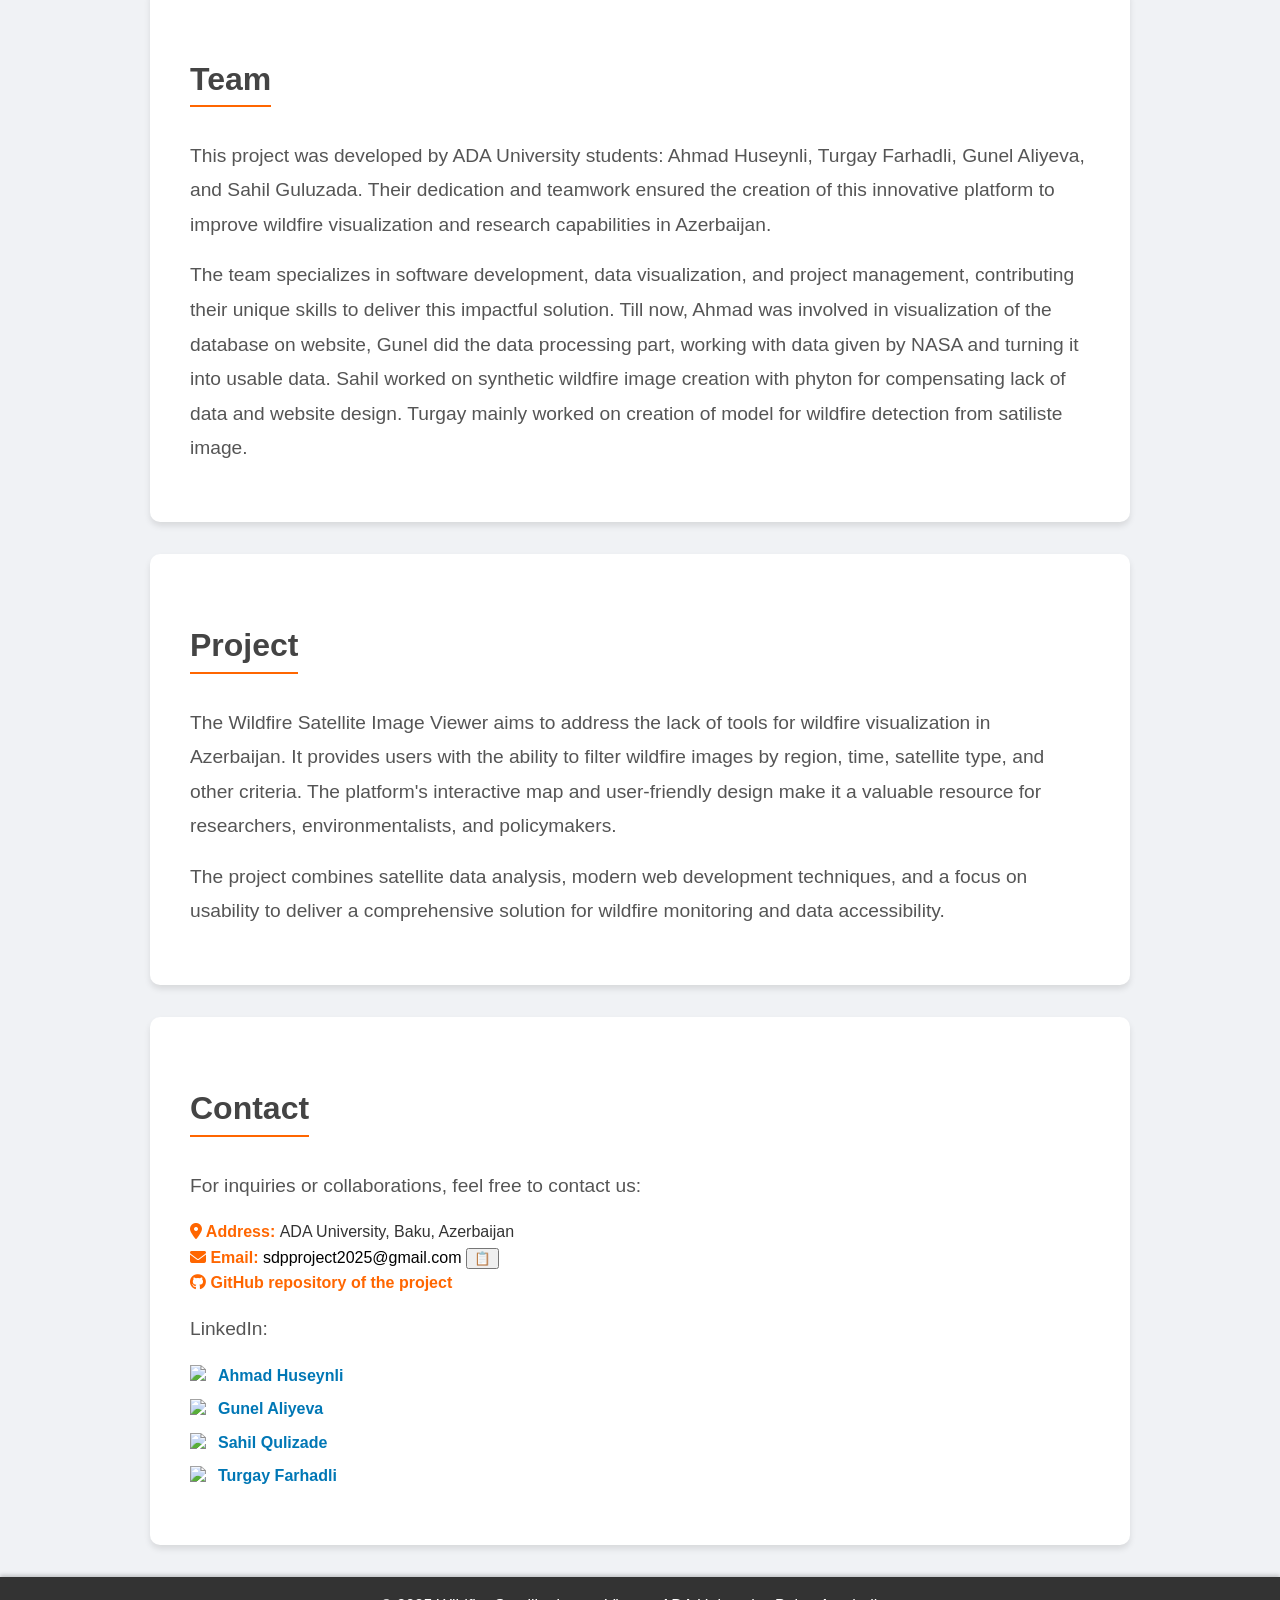
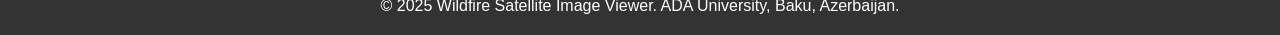
==== commit 0607b159: "Download modal fixed, TermsConditions is removed. Scroll Button doesnt seem problematic..." ====
--- a/about.html
+++ b/about.html
@@ -5,7 +5,7 @@
     <meta charset="UTF-8">
     <meta name="viewport" content="width=device-width, initial-scale=1.0">
     <title>About</title>
-    <link rel="stylesheet" href="about.css">
+    <link rel="stylesheet" href="./about.css">
     <link rel="stylesheet" href="https://cdnjs.cloudflare.com/ajax/libs/font-awesome/6.7.2/css/all.min.css"
         integrity="sha512-Evv84Mr4kqVGRNSgIGL/F/aIDqQb7xQ2vcrdIwxfjThSH8CSR7PBEakCr51Ck+w+/U6swU2Im1vVX0SVk9ABhg=="
         crossorigin="anonymous" referrerpolicy="no-referrer" />
@@ -32,7 +32,7 @@
             <li><a href="#about-team">Team</a></li>
             <li><a href="#about-project">Project</a></li>
             <li><a href="#contact">Contact</a></li>
-            <li><a href="#terms">Terms and Services</a></li>
+            <!-- <li><a href="#terms">Terms and Services</a></li> -->
         </ul>
     </nav>
 
@@ -268,7 +268,7 @@
         </ul>
         </section>
         <!-- Terms and Services Section -->
-        <section id="terms">
+        <!-- <section id="terms">
             <h2>Terms and Services</h2>
             <p>
                 MIT License
@@ -297,7 +297,7 @@
                 THE SOFTWARE.
 
             </p>
-        </section>
+        </section> -->
 
         <button id="scrollToTopBtn" onclick="scrollToTop()"><i class="fa-solid fa-arrow-up"></i></button>
 
@@ -328,7 +328,7 @@
               </footer>
     
 
-        <script src="about.js"></script>
+        <script src="./about.js"></script>
 
 </body>
 
--- a/about.css
+++ b/about.css
@@ -58,7 +58,7 @@
     margin: 0;
     padding: 0;
     display: flex;
-    gap: 2rem;
+    gap: 6rem;
 }
 
 .navbar a {
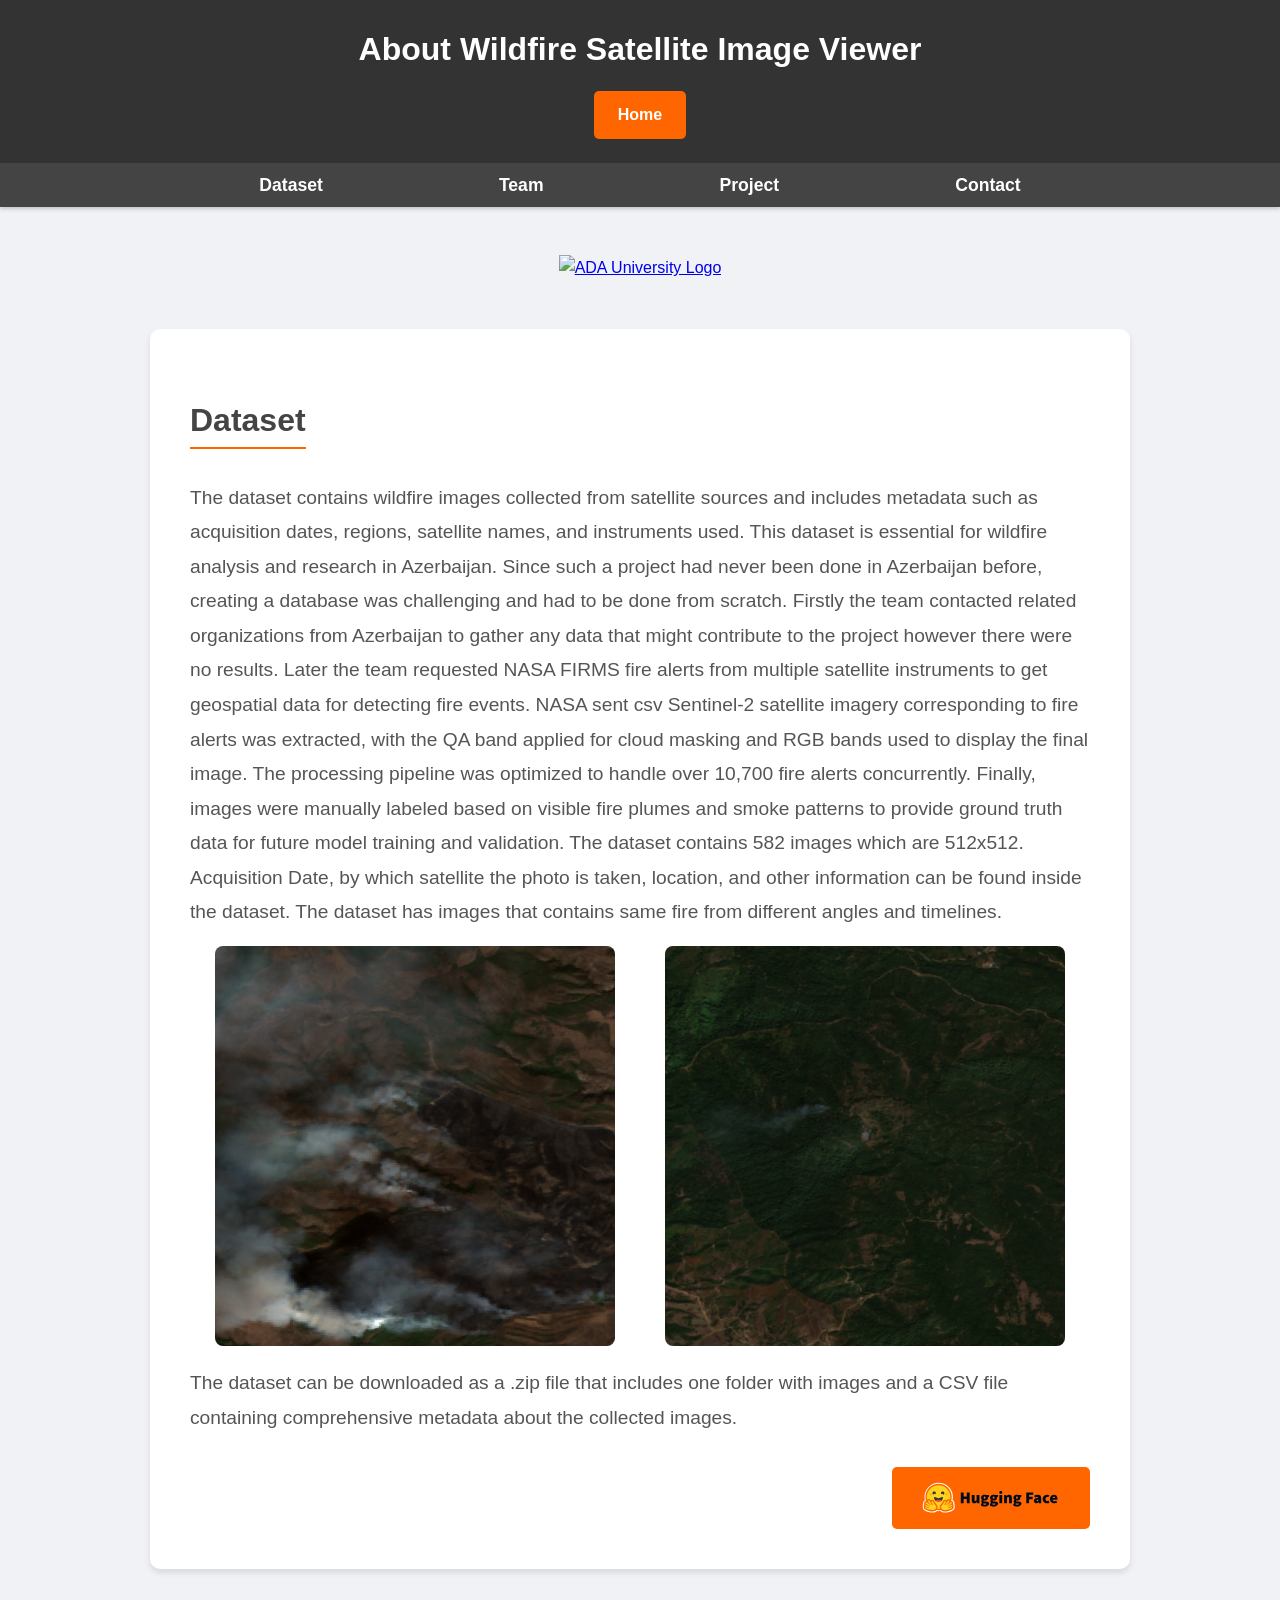
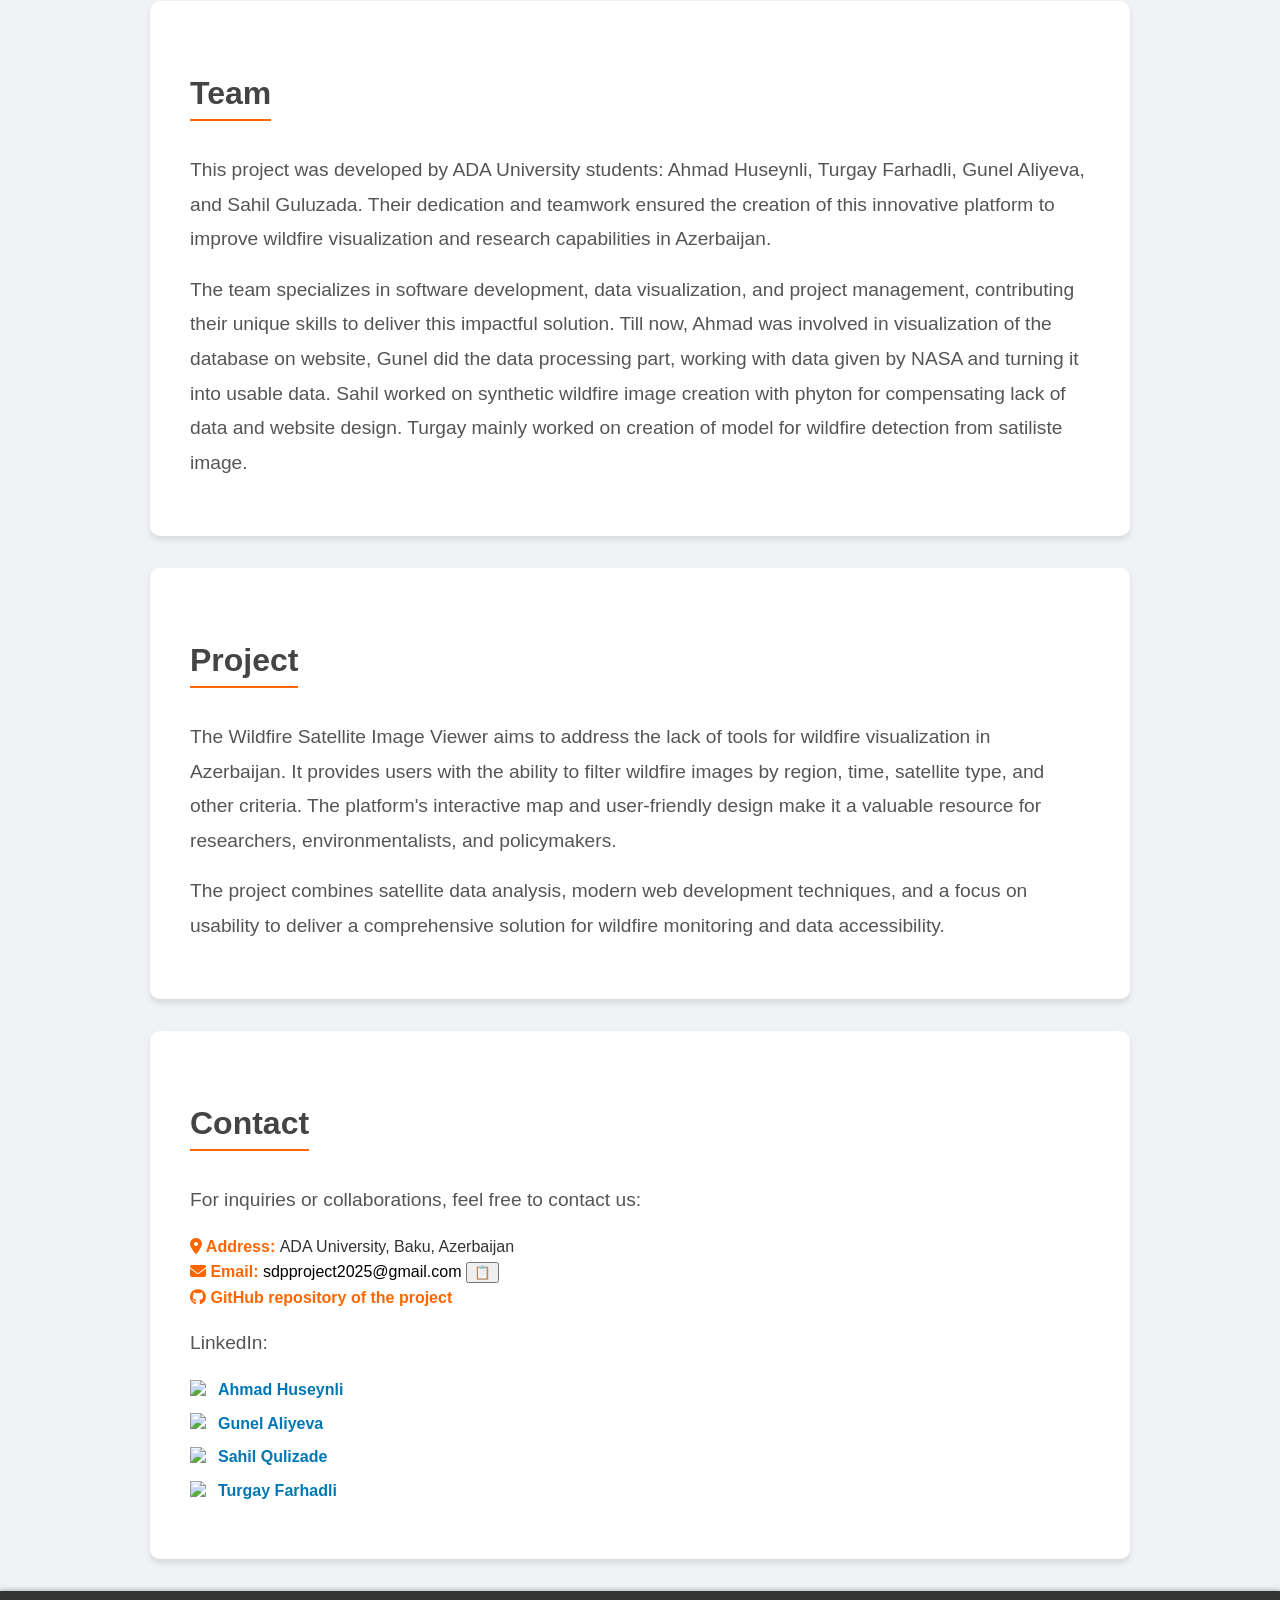
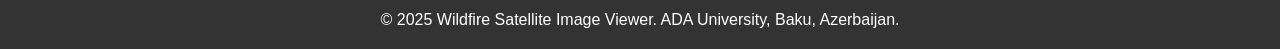
==== commit ed150c78: "Switch language fixed." ====
--- a/about.html
+++ b/about.html
@@ -71,8 +71,8 @@
 
         <!-- Adding Images -->
         <div class="image-container">
-            <img src="PhotoFile4Wildfire/39.3387_46.5278_77.png" alt="Wildfire Image" class="dataset-image">
-            <img src="PhotoFile4Wildfire/38.91668_48.57358_n.png" alt="Wildfire Image" class="dataset-image">
+            <img src="PhotoFile4Wildfire/39.3387_46.5278_77.png" alt="Wildfire Image" class="dataset-image" style="border-radius: 8px;">
+            <img src="PhotoFile4Wildfire/38.91668_48.57358_n.png" alt="Wildfire Image" class="dataset-image" style="border-radius: 8px;">
         </div>
 
         <!-- Text below the images -->
@@ -83,9 +83,17 @@
             comprehensive metadata about the collected images.
         </p>
         <div class="divForDownload">
-            <a class="aForDownload"
-                href="https://github.com/wildfireaze/wildfireaze.github.io/raw/refs/heads/main/WildfireDataset.zip?download=">
-                Kaggle
+            <a class="aForDownload" style="display: flex; justify-content: center; text-align: center; align-items: center;"
+            href="https://huggingface.co/datasets/sdproject2025/Wildfire_Images_From_Satilite_For_Azerbaijan" 
+            target="_blank" rel="noopener noreferrer">
+                <svg width="150" height="40" viewBox="0 0 963 256" fill="none" xmlns="http://www.w3.org/2000/svg">
+                    <path d="M287.541 161V92.1449H305.761V117.78H326.312V92.1449H344.532V161H326.312V133.67H305.761V161H287.541ZM374.366 162.271C368.575 162.271 364.373 160.329 361.76 156.445C359.147 152.49 357.841 147.229 357.841 140.661V108.035H376.061V138.331C376.061 141.721 376.485 143.98 377.332 145.11C378.25 146.24 379.592 146.805 381.358 146.805C383.052 146.805 384.465 146.452 385.595 145.746C386.725 145.04 387.855 143.839 388.985 142.144V108.035H407.205V161H392.374L391.103 154.009H390.679C388.561 156.551 386.195 158.564 383.582 160.047C381.04 161.53 377.968 162.271 374.366 162.271ZM438.785 182.822C434.76 182.822 431.052 182.363 427.662 181.445C424.273 180.597 421.554 179.22 419.506 177.313C417.528 175.407 416.54 172.864 416.54 169.686C416.54 165.52 419.011 162.13 423.955 159.517V159.093C422.601 158.092 421.42 156.875 420.459 155.492C419.541 154.009 419.082 152.172 419.082 149.983C419.082 148.147 419.612 146.346 420.671 144.581C421.801 142.815 423.249 141.297 425.014 140.026V139.602C423.107 138.331 421.413 136.53 419.93 134.199C418.517 131.798 417.811 129.079 417.811 126.043C417.811 121.664 418.87 118.063 420.989 115.238C423.178 112.342 426.003 110.224 429.463 108.882C432.924 107.47 436.596 106.763 440.48 106.763C443.587 106.763 446.412 107.187 448.954 108.035H468.658V121.17H461.031C461.242 121.806 461.419 122.618 461.56 123.606C461.772 124.595 461.878 125.619 461.878 126.678C461.878 130.845 460.925 134.235 459.018 136.848C457.111 139.39 454.534 141.262 451.285 142.462C448.036 143.663 444.435 144.263 440.48 144.263C438.715 144.263 436.737 144.016 434.548 143.521C433.7 144.298 433.277 145.322 433.277 146.593C433.277 147.723 433.842 148.535 434.972 149.03C436.172 149.524 438.079 149.771 440.692 149.771H448.637C455.275 149.771 460.395 150.866 463.997 153.055C467.669 155.174 469.505 158.669 469.505 163.542C469.505 167.356 468.234 170.71 465.692 173.606C463.22 176.501 459.689 178.761 455.098 180.385C450.508 182.01 445.07 182.822 438.785 182.822ZM440.48 133.458C442.175 133.458 443.552 132.858 444.611 131.657C445.671 130.457 446.2 128.585 446.2 126.043C446.2 123.571 445.671 121.77 444.611 120.64C443.552 119.44 442.175 118.84 440.48 118.84C438.785 118.84 437.408 119.44 436.349 120.64C435.289 121.77 434.76 123.571 434.76 126.043C434.76 128.585 435.289 130.457 436.349 131.657C437.408 132.858 438.785 133.458 440.48 133.458ZM441.751 171.593C444.717 171.593 447.189 171.134 449.166 170.216C451.144 169.368 452.132 168.203 452.132 166.72C452.132 165.308 451.497 164.425 450.226 164.072C449.025 163.719 447.295 163.542 445.035 163.542H440.904C438.785 163.542 437.161 163.472 436.031 163.33C434.972 163.26 434.054 163.119 433.277 162.907C432.006 164.178 431.37 165.449 431.37 166.72C431.37 168.415 432.323 169.651 434.23 170.428C436.208 171.205 438.715 171.593 441.751 171.593ZM496.613 182.822C492.587 182.822 488.88 182.363 485.49 181.445C482.1 180.597 479.381 179.22 477.333 177.313C475.356 175.407 474.367 172.864 474.367 169.686C474.367 165.52 476.839 162.13 481.782 159.517V159.093C480.428 158.092 479.247 156.875 478.287 155.492C477.368 154.009 476.909 152.172 476.909 149.983C476.909 148.147 477.439 146.346 478.498 144.581C479.628 142.815 481.076 141.297 482.842 140.026V139.602C480.935 138.331 479.24 136.53 477.757 134.199C476.344 131.798 475.638 129.079 475.638 126.043C475.638 121.664 476.698 118.063 478.816 115.238C481.005 112.342 483.83 110.224 487.291 108.882C490.751 107.47 494.423 106.763 498.307 106.763C501.415 106.763 504.24 107.187 506.782 108.035H526.485V121.17H518.858C519.07 121.806 519.246 122.618 519.388 123.606C519.599 124.595 519.705 125.619 519.705 126.678C519.705 130.845 518.752 134.235 516.845 136.848C514.939 139.39 512.361 141.262 509.112 142.462C505.864 143.663 502.262 144.263 498.307 144.263C496.542 144.263 494.565 144.016 492.375 143.521C491.528 144.298 491.104 145.322 491.104 146.593C491.104 147.723 491.669 148.535 492.799 149.03C494 149.524 495.906 149.771 498.519 149.771H506.464C513.102 149.771 518.222 150.866 521.824 153.055C525.496 155.174 527.332 158.669 527.332 163.542C527.332 167.356 526.061 170.71 523.519 173.606C521.047 176.501 517.516 178.761 512.926 180.385C508.336 182.01 502.898 182.822 496.613 182.822ZM498.307 133.458C500.002 133.458 501.379 132.858 502.439 131.657C503.498 130.457 504.028 128.585 504.028 126.043C504.028 123.571 503.498 121.77 502.439 120.64C501.379 119.44 500.002 118.84 498.307 118.84C496.613 118.84 495.235 119.44 494.176 120.64C493.117 121.77 492.587 123.571 492.587 126.043C492.587 128.585 493.117 130.457 494.176 131.657C495.235 132.858 496.613 133.458 498.307 133.458ZM499.579 171.593C502.545 171.593 505.016 171.134 506.994 170.216C508.971 169.368 509.96 168.203 509.96 166.72C509.96 165.308 509.324 164.425 508.053 164.072C506.853 163.719 505.122 163.542 502.862 163.542H498.731C496.613 163.542 494.988 163.472 493.858 163.33C492.799 163.26 491.881 163.119 491.104 162.907C489.833 164.178 489.197 165.449 489.197 166.72C489.197 168.415 490.151 169.651 492.058 170.428C494.035 171.205 496.542 171.593 499.579 171.593ZM535.161 161V108.035H553.381V161H535.161ZM544.271 101.467C541.305 101.467 538.903 100.655 537.067 99.0309C535.231 97.3359 534.313 95.1109 534.313 92.3569C534.313 89.6029 535.231 87.4129 537.067 85.7889C538.903 84.0939 541.305 83.2469 544.271 83.2469C547.237 83.2469 549.638 84.0939 551.474 85.7889C553.31 87.4129 554.228 89.6029 554.228 92.3569C554.228 95.1109 553.31 97.3359 551.474 99.0309C549.638 100.655 547.237 101.467 544.271 101.467ZM565.678 161V108.035H580.508L581.779 114.39H582.203C584.321 112.342 586.723 110.577 589.406 109.094C592.16 107.54 595.338 106.763 598.94 106.763C604.801 106.763 609.003 108.741 611.546 112.696C614.159 116.58 615.465 121.806 615.465 128.373V161H597.245V130.704C597.245 127.314 596.821 125.054 595.974 123.924C595.126 122.794 593.785 122.229 591.948 122.229C590.254 122.229 588.841 122.582 587.711 123.289C586.581 123.995 585.31 124.984 583.898 126.255V161H565.678ZM646.612 182.822C642.587 182.822 638.879 182.363 635.489 181.445C632.1 180.597 629.381 179.22 627.333 177.313C625.355 175.407 624.367 172.864 624.367 169.686C624.367 165.52 626.838 162.13 631.782 159.517V159.093C630.428 158.092 629.247 156.875 628.286 155.492C627.368 154.009 626.909 152.172 626.909 149.983C626.909 148.147 627.439 146.346 628.498 144.581C629.628 142.815 631.076 141.297 632.841 140.026V139.602C630.934 138.331 629.239 136.53 627.756 134.199C626.344 131.798 625.638 129.079 625.638 126.043C625.638 121.664 626.697 118.063 628.816 115.238C631.005 112.342 633.83 110.224 637.29 108.882C640.751 107.47 644.423 106.763 648.307 106.763C651.414 106.763 654.239 107.187 656.781 108.035H676.484V121.17H668.857C669.069 121.806 669.246 122.618 669.387 123.606C669.599 124.595 669.705 125.619 669.705 126.678C669.705 130.845 668.752 134.235 666.845 136.848C664.938 139.39 662.36 141.262 659.112 142.462C655.863 143.663 652.262 144.263 648.307 144.263C646.541 144.263 644.564 144.016 642.375 143.521C641.527 144.298 641.104 145.322 641.104 146.593C641.104 147.723 641.669 148.535 642.799 149.03C643.999 149.524 645.906 149.771 648.519 149.771H656.464C663.102 149.771 668.222 150.866 671.824 153.055C675.496 155.174 677.332 158.669 677.332 163.542C677.332 167.356 676.061 170.71 673.518 173.606C671.047 176.501 667.516 178.761 662.925 180.385C658.335 182.01 652.897 182.822 646.612 182.822ZM648.307 133.458C650.002 133.458 651.379 132.858 652.438 131.657C653.498 130.457 654.027 128.585 654.027 126.043C654.027 123.571 653.498 121.77 652.438 120.64C651.379 119.44 650.002 118.84 648.307 118.84C646.612 118.84 645.235 119.44 644.176 120.64C643.116 121.77 642.587 123.571 642.587 126.043C642.587 128.585 643.116 130.457 644.176 131.657C645.235 132.858 646.612 133.458 648.307 133.458ZM649.578 171.593C652.544 171.593 655.016 171.134 656.993 170.216C658.971 169.368 659.959 168.203 659.959 166.72C659.959 165.308 659.324 164.425 658.053 164.072C656.852 163.719 655.122 163.542 652.862 163.542H648.731C646.612 163.542 644.988 163.472 643.858 163.33C642.799 163.26 641.88 163.119 641.104 162.907C639.832 164.178 639.197 165.449 639.197 166.72C639.197 168.415 640.15 169.651 642.057 170.428C644.034 171.205 646.541 171.593 649.578 171.593ZM707.85 161V92.1449H752.764V107.399H726.07V120.534H748.951V135.788H726.07V161H707.85ZM772.689 162.271C769.37 162.271 766.51 161.53 764.109 160.047C761.817 158.535 759.955 156.455 758.707 154.009C757.435 151.537 756.8 148.853 756.8 145.958C756.8 140.449 759.06 136.142 763.579 133.034C768.099 129.856 775.444 127.738 785.613 126.678C785.189 123.006 782.717 121.17 778.198 121.17C776.291 121.17 774.278 121.558 772.16 122.335C770.041 123.041 767.605 124.136 764.85 125.619L758.495 113.755C762.238 111.495 766.016 109.765 769.829 108.564C773.706 107.365 777.741 106.758 781.799 106.763C788.72 106.763 794.123 108.741 798.007 112.696C801.891 116.58 803.833 122.865 803.833 131.551V161H789.003L787.732 155.915H787.308C785.189 157.822 782.929 159.376 780.528 160.576C778.198 161.706 775.585 162.271 772.689 162.271ZM779.045 148.288C780.528 148.288 781.764 147.97 782.753 147.335C783.741 146.629 784.695 145.746 785.613 144.687V137.483C781.305 138.119 778.304 139.072 776.609 140.343C774.985 141.615 774.172 142.992 774.172 144.475C774.172 147.017 775.797 148.288 779.045 148.288ZM839.652 162.271C834.638 162.271 830.118 161.176 826.093 158.987C822.067 156.798 818.854 153.655 816.453 149.559C814.122 145.393 812.957 140.379 812.957 134.517C812.957 128.656 814.264 123.677 816.877 119.581C819.56 115.414 823.056 112.237 827.364 110.047C831.671 107.858 836.332 106.763 841.346 106.763C844.524 106.763 847.385 107.258 849.927 108.246C852.54 109.235 854.835 110.577 856.812 112.272L848.338 123.924C847.208 122.936 846.184 122.265 845.266 121.912C844.354 121.559 843.384 121.38 842.406 121.382C839.016 121.382 836.368 122.582 834.461 124.984C832.554 127.314 831.601 130.492 831.601 134.517C831.601 138.543 832.59 141.756 834.567 144.157C836.544 146.487 838.945 147.653 841.77 147.653C843.253 147.653 844.701 147.335 846.113 146.699C847.561 146.014 848.944 145.198 850.245 144.263L857.236 156.127C854.623 158.458 851.728 160.082 848.55 161C845.372 161.847 842.406 162.271 839.652 162.271ZM887.046 162.271C881.89 162.271 877.229 161.176 873.063 158.987C868.967 156.798 865.718 153.655 863.317 149.559C860.916 145.393 859.716 140.379 859.716 134.517C859.716 128.797 860.916 123.889 863.317 119.793C865.789 115.626 868.967 112.413 872.851 110.153C876.735 107.893 880.831 106.763 885.139 106.763C890.365 106.763 894.673 107.929 898.062 110.259C901.523 112.519 904.065 115.591 905.689 119.475C907.384 123.359 908.232 127.667 908.232 132.399C908.232 133.952 908.126 135.471 907.914 136.954C907.773 138.366 907.631 139.39 907.49 140.026H877.3C878.147 143.204 879.666 145.428 881.855 146.699C884.044 147.9 886.622 148.5 889.588 148.5C892.978 148.5 896.579 147.441 900.393 145.322L906.325 156.127C903.5 158.104 900.322 159.623 896.791 160.682C893.26 161.741 890.012 162.271 887.046 162.271ZM877.088 128.161H892.766C892.766 126.113 892.236 124.348 891.177 122.865C890.188 121.311 888.317 120.534 885.563 120.534C883.585 120.534 881.82 121.135 880.266 122.335C878.712 123.536 877.653 125.478 877.088 128.161Z" fill="#000B1B"/>
+                    <path d="M248.378 171.091C247.841 169.064 246.971 167.141 245.804 165.399C246.054 164.481 246.244 163.549 246.372 162.608C247.2 156.632 245.129 151.161 241.224 146.927C239.109 144.615 236.842 143.089 234.441 142.152C236.017 135.409 236.815 128.508 236.819 121.583C236.819 118.421 236.64 115.323 236.34 112.271C236.183 110.747 235.994 109.226 235.773 107.71C235.085 103.237 234.065 98.8214 232.721 94.5C231.84 91.6607 230.821 88.866 229.668 86.126C227.939 82.0684 225.92 78.1402 223.627 74.372C222.122 71.8656 220.484 69.4417 218.719 67.111C217.854 65.934 216.953 64.7848 216.015 63.665C213.237 60.2884 210.219 57.1177 206.982 54.178C205.908 53.1898 204.803 52.2357 203.668 51.317C202.551 50.3852 201.409 49.4832 200.244 48.612C197.899 46.8668 195.475 45.2294 192.981 43.705C179.2 35.335 163.039 30.536 145.766 30.536C95.4751 30.536 54.7141 71.298 54.7141 121.587C54.7128 128.599 55.5252 135.587 57.1351 142.411C54.9751 143.349 52.9041 144.81 50.9851 146.925C47.0811 151.156 45.0091 156.608 45.8381 162.583C45.9631 163.533 46.1531 164.473 46.4051 165.397C45.2388 167.14 44.3691 169.064 43.8311 171.091C42.6311 175.652 43.0261 179.765 44.5511 183.368C42.8941 188.079 43.3081 193.095 45.4671 197.456C47.0371 200.641 49.2841 203.104 52.0531 205.307C55.3461 207.924 59.4681 210.149 64.4411 212.282C70.3731 214.812 77.6131 217.189 80.9061 218.061C89.4121 220.264 97.5681 221.66 105.835 221.727C117.611 221.837 127.753 219.067 135.015 211.98C138.582 212.417 142.172 212.636 145.766 212.635C149.563 212.627 153.356 212.387 157.124 211.919C164.368 219.051 174.549 221.846 186.369 221.733C194.634 221.668 202.79 220.272 211.274 218.066C214.589 217.194 221.827 214.817 227.762 212.288C232.735 210.15 236.856 207.926 240.172 205.312C242.92 203.11 245.165 200.646 246.736 197.461C248.917 193.1 249.31 188.084 247.674 183.373C249.185 179.77 249.577 175.648 248.378 171.091ZM239.939 183.063C241.61 186.234 241.717 189.817 240.242 193.154C238.006 198.212 232.452 202.195 221.665 206.472C214.958 209.133 208.815 210.833 208.761 210.849C199.889 213.15 191.865 214.318 184.919 214.318C173.417 214.318 164.859 211.145 159.431 204.877C150.252 206.44 140.879 206.493 131.683 205.034C126.249 211.198 117.738 214.318 106.333 214.318C99.3861 214.318 91.3631 213.15 82.4911 210.849C82.4361 210.833 76.2971 209.133 69.5871 206.472C58.8001 202.195 53.2451 198.214 51.0101 193.154C49.5351 189.817 49.6421 186.234 51.3131 183.063C51.4681 182.769 51.6331 182.481 51.8101 182.204C50.8085 180.7 50.1368 179 49.8389 177.218C49.5411 175.436 49.624 173.61 50.0821 171.862C50.7461 169.34 52.1181 167.242 53.9801 165.735C53.0835 164.261 52.495 162.621 52.2501 160.913C51.7141 157.199 52.9461 153.49 55.7201 150.467C57.8791 148.114 60.9321 146.819 64.3131 146.819H64.4031C61.8544 138.65 60.562 130.141 60.5701 121.584C60.5701 74.912 98.4071 37.074 145.084 37.074C191.762 37.074 229.598 74.909 229.598 121.584C229.604 130.164 228.303 138.695 225.739 146.883C226.147 146.843 226.547 146.822 226.939 146.822C230.319 146.822 233.373 148.116 235.532 150.469C238.304 153.49 239.539 157.202 239.002 160.915C238.757 162.623 238.169 164.264 237.272 165.738C239.134 167.244 240.506 169.342 241.17 171.865C241.627 173.613 241.71 175.438 241.412 177.221C241.114 179.003 240.443 180.702 239.442 182.207C239.619 182.481 239.786 182.769 239.939 183.063Z" fill="white"/>
+                    <path fill-rule="evenodd" clip-rule="evenodd" d="M220.867 122.075V121.585C220.867 79.731 186.949 45.802 145.092 45.802C103.237 45.802 69.3061 79.733 69.3061 121.585L69.3051 121.749C69.3041 121.858 69.3031 121.966 69.3051 122.075C69.3099 122.238 69.3116 122.401 69.3101 122.564L69.3161 122.924L69.3181 123.054L69.3231 123.232C69.3251 123.328 69.3281 123.423 69.3281 123.519L69.3381 123.908L69.3541 124.365L69.3591 124.515L69.3791 124.988V125.01L69.4071 125.563V125.577C69.4171 125.766 69.4271 125.955 69.4391 126.143C69.4491 126.318 69.4601 126.492 69.4721 126.666L69.4751 126.697C69.4839 126.846 69.4939 126.996 69.5051 127.145L69.5081 127.184C69.5181 127.328 69.5291 127.473 69.5411 127.616L69.5431 127.644L69.5631 127.894C69.623 128.615 69.693 129.336 69.7731 130.055L69.7781 130.1L69.8381 130.628L69.9071 131.184C69.9534 131.554 70.0028 131.923 70.0551 132.292C70.0863 132.515 70.1187 132.737 70.1521 132.959L70.1571 132.986C70.2318 133.488 70.3124 133.99 70.3991 134.49C70.6478 135.941 70.9399 137.385 71.2751 138.819L71.2801 138.842L71.3121 138.977C71.3421 139.105 71.3721 139.233 71.4041 139.362L71.4591 139.295C73.6591 136.665 76.8151 135.215 80.3461 135.215C83.1761 135.215 86.0801 136.15 88.9891 137.995C90.9191 139.221 93.0531 141.393 95.2491 144.124C97.2811 141.301 100.129 139.426 103.387 138.914C104.009 138.816 104.637 138.766 105.265 138.765C112.702 138.765 117.181 145.219 118.873 151.023C119.708 152.985 123.738 161.916 129.814 167.958C139.049 177.185 141.36 186.707 136.79 196.902H136.805C137.117 196.936 137.43 196.968 137.744 196.997C137.931 197.015 138.118 197.033 138.305 197.049L138.371 197.055C138.508 197.068 138.646 197.08 138.784 197.09L139.164 197.121C139.526 197.149 139.889 197.174 140.254 197.198L140.542 197.215L140.771 197.228L140.914 197.236L141.36 197.26L141.482 197.265L141.952 197.285L142.473 197.305L142.893 197.317L142.963 197.32C143.051 197.323 143.141 197.327 143.23 197.327L143.325 197.329C143.915 197.343 144.504 197.35 145.094 197.35H145.72L146.168 197.345C146.278 197.339 146.387 197.339 146.497 197.339H146.671L146.822 197.336C146.881 197.334 146.941 197.332 147 197.332H147.179L147.53 197.322L148.058 197.304L148.64 197.279C148.807 197.272 148.973 197.264 149.14 197.255L149.319 197.245L149.584 197.23L149.741 197.221L149.858 197.214L150.395 197.178C150.574 197.167 150.753 197.153 150.932 197.139L151.418 197.101L151.761 197.072L152.136 197.038C152.521 197.002 152.905 196.964 153.287 196.924C153.531 196.897 153.773 196.87 154.016 196.841L154.443 196.79C149.944 186.637 152.273 177.158 161.471 167.967C167.533 161.91 171.563 152.977 172.403 151.016C174.096 145.211 178.571 138.758 186.01 138.758C186.639 138.759 187.267 138.808 187.888 138.907C191.143 139.419 193.992 141.295 196.027 144.117C198.224 141.386 200.357 139.214 202.287 137.988C205.196 136.143 208.102 135.208 210.929 135.208C214.045 135.208 216.87 136.338 219.003 138.41C219.12 137.888 219.233 137.366 219.341 136.842C219.407 136.515 219.472 136.187 219.536 135.858C219.614 135.454 219.688 135.048 219.756 134.642C219.774 134.532 219.793 134.422 219.814 134.311C219.847 134.138 219.876 133.967 219.903 133.793L219.914 133.727L219.985 133.274L220.055 132.815L220.056 132.81C220.084 132.618 220.113 132.425 220.139 132.232C220.16 132.086 220.18 131.94 220.199 131.793L220.211 131.709L220.273 131.231L220.324 130.824C220.355 130.556 220.385 130.288 220.414 130.019C220.427 129.912 220.438 129.804 220.449 129.696L220.459 129.609C220.478 129.43 220.495 129.252 220.511 129.073L220.551 128.657C220.634 127.735 220.701 126.813 220.753 125.889V125.883L220.78 125.393L220.785 125.283L220.805 124.818C220.813 124.643 220.82 124.466 220.826 124.287V124.274L220.831 124.145C220.836 124.035 220.84 123.925 220.84 123.816L220.842 123.771C220.846 123.669 220.85 123.563 220.85 123.458L220.853 123.368C220.856 123.263 220.859 123.159 220.859 123.054L220.861 122.965C220.864 122.831 220.867 122.698 220.867 122.564V122.075ZM126.296 197.782C132.297 188.98 131.872 182.374 123.637 174.144C115.402 165.914 110.609 153.878 110.609 153.878C110.609 153.878 108.82 146.886 104.74 147.529C100.66 148.171 97.6671 158.618 106.209 165.013C114.751 171.408 104.51 175.744 101.222 169.743C97.9331 163.741 88.9571 148.314 84.3021 145.363C79.6481 142.412 76.3751 144.066 77.4721 150.148C78.0171 153.167 83.0851 158.319 87.8201 163.133C92.6241 168.018 97.0851 172.553 96.1321 174.158C94.2391 177.346 87.5721 170.413 87.5721 170.413C87.5721 170.413 66.6961 151.416 62.1511 156.367C57.9621 160.93 64.4221 164.809 74.3781 170.787C75.2251 171.296 76.0971 171.82 76.9901 172.36C88.3801 179.256 89.2661 181.075 87.6501 183.684C87.0531 184.648 83.2401 182.359 78.5501 179.543C70.5551 174.743 60.0121 168.414 58.5241 174.079C57.2351 178.982 64.9911 181.986 72.0251 184.711C77.8851 186.981 83.2451 189.057 82.4571 191.875C81.6401 194.796 77.2111 192.36 72.3691 189.696C66.9341 186.705 60.9791 183.428 59.0311 187.126C55.3471 194.116 84.4411 202.345 84.6801 202.405C94.0801 204.843 117.952 210.009 126.296 197.782ZM164.96 197.782C158.958 188.98 159.384 182.374 167.619 174.144C175.854 165.914 180.648 153.878 180.648 153.878C180.648 153.878 182.436 146.886 186.516 147.529C190.596 148.171 193.59 158.618 185.047 165.013C176.504 171.408 186.746 175.744 190.035 169.743C193.323 163.741 202.295 148.314 206.949 145.363C211.603 142.412 214.877 144.066 213.78 150.148C213.235 153.167 208.167 158.32 203.431 163.134C198.628 168.018 194.167 172.553 195.12 174.158C197.012 177.346 203.685 170.409 203.685 170.409C203.685 170.409 224.56 151.412 229.105 156.363C233.294 160.926 226.833 164.806 216.877 170.785C216.03 171.293 215.159 171.816 214.266 172.357C202.875 179.252 201.99 181.072 203.606 183.68C204.203 184.644 208.016 182.355 212.705 179.54C220.701 174.74 231.244 168.41 232.732 174.075C234.021 178.978 226.265 181.983 219.23 184.708C213.37 186.978 208.011 189.053 208.798 191.872C209.615 194.793 214.042 192.356 218.882 189.692C224.317 186.701 230.273 183.423 232.222 187.122C235.906 194.117 206.808 202.337 206.572 202.398C197.172 204.843 173.3 210.009 164.96 197.782Z" fill="#FFD21E"/>
+                    <path fill-rule="evenodd" clip-rule="evenodd" d="M169.705 100.957C170.886 101.375 171.765 102.648 172.601 103.858C173.731 105.495 174.783 107.017 176.397 106.159C178.302 105.147 179.863 103.593 180.884 101.693C181.905 99.7935 182.339 97.6337 182.132 95.487C181.978 93.8819 181.47 92.3308 180.644 90.9458C179.818 89.5607 178.695 88.3761 177.357 87.4772C176.018 86.5784 174.496 85.9878 172.902 85.7479C171.307 85.508 169.679 85.6249 168.135 86.09C166.07 86.7119 164.236 87.9318 162.864 89.5957C161.493 91.2595 160.645 93.2926 160.428 95.438C160.212 97.5839 160.637 99.7456 161.649 101.65C162.397 103.057 164.057 102.394 165.809 101.693C167.183 101.144 168.613 100.572 169.705 100.957ZM118.329 100.958C117.148 101.376 116.268 102.649 115.432 103.859C114.302 105.495 113.25 107.018 111.636 106.16C110.213 105.403 108.976 104.339 108.013 103.046C107.05 101.753 106.386 100.263 106.068 98.6822C105.75 97.1017 105.786 95.4705 106.174 93.9058C106.563 92.3411 107.293 90.8818 108.312 89.633C109.333 88.3849 110.617 87.3785 112.073 86.6862C113.529 85.9939 115.121 85.6331 116.733 85.6295C118.345 85.626 119.938 85.9799 121.397 86.6657C122.856 87.3516 124.145 88.3524 125.171 89.596C126.543 91.2598 127.391 93.2933 127.608 95.4392C127.824 97.5851 127.399 99.7469 126.386 101.651C125.636 103.058 123.976 102.394 122.224 101.693C120.851 101.144 119.421 100.572 118.329 100.958ZM161.757 147.709C169.9 141.293 172.891 130.82 172.891 124.368C172.891 119.268 169.459 120.873 163.966 123.592L163.657 123.746C158.614 126.243 151.902 129.567 144.534 129.567C137.165 129.567 130.453 126.242 125.412 123.745C119.741 120.936 116.184 119.174 116.184 124.369C116.184 131.024 119.366 141.953 128.101 148.303C129.253 145.963 130.875 143.886 132.867 142.202C134.858 140.518 137.176 139.264 139.675 138.517C140.547 138.257 141.445 139.758 142.365 141.294C143.252 142.777 144.158 144.293 145.081 144.293C146.063 144.293 147.029 142.799 147.972 141.34C148.957 139.816 149.917 138.33 150.846 138.627C155.522 140.128 159.433 143.383 161.757 147.709Z" fill="#32343D"/>
+                    <path d="M161.754 147.708C157.513 151.05 151.876 153.291 144.536 153.291C137.639 153.291 132.244 151.313 128.101 148.302C129.254 145.963 130.877 143.886 132.868 142.203C134.859 140.519 137.177 139.264 139.675 138.516C141.388 138.005 143.202 144.292 145.08 144.292C147.091 144.292 149.028 138.045 150.846 138.626C155.52 140.128 159.43 143.383 161.754 147.708Z" fill="#FF323D"/>
+                    <path fill-rule="evenodd" clip-rule="evenodd" d="M98.8581 110.031C98.0843 110.552 97.2153 110.915 96.301 111.099C95.3866 111.283 94.4449 111.285 93.5298 111.105C92.6147 110.924 91.7442 110.565 90.9682 110.048C90.1922 109.53 89.526 108.865 89.0077 108.089C88.4894 107.314 88.1293 106.443 87.948 105.529C87.7667 104.614 87.7677 103.672 87.951 102.757C88.1343 101.843 88.4964 100.974 89.0163 100.199C89.5363 99.4248 90.204 98.7607 90.9811 98.2449C92.5441 97.2076 94.4546 96.8321 96.2939 97.2008C98.1332 97.5695 99.7514 98.6523 100.794 100.212C101.836 101.772 102.218 103.681 101.855 105.521C101.492 107.362 100.414 108.984 98.8581 110.031ZM200.27 110.031C199.496 110.552 198.627 110.915 197.713 111.099C196.799 111.283 195.857 111.285 194.942 111.105C194.027 110.924 193.156 110.565 192.38 110.048C191.604 109.53 190.938 108.865 190.42 108.089C189.901 107.314 189.541 106.443 189.36 105.529C189.179 104.614 189.18 103.672 189.363 102.757C189.546 101.843 189.908 100.974 190.428 100.199C190.948 99.4248 191.616 98.7607 192.393 98.2449C193.956 97.2076 195.867 96.8321 197.706 97.2008C199.545 97.5695 201.163 98.6523 202.206 100.212C203.248 101.772 203.63 103.681 203.267 105.521C202.904 107.362 201.826 108.984 200.27 110.031Z" fill="#FFAD03"/>
+                    </svg>
             </a>
         </div>
     </section>
@@ -307,14 +315,35 @@
         <!-- Download Confirmation Modal -->
         <div id="downloadModal" class="modal">
             <div class="modal-content">
-                <h2>Download Dataset</h2>
-                <p>Do you agree with the <a id="termsLink" class="aForDownload" href="#terms">Terms and Conditions</a>?
+                <p>
+                    <b>MIT License</b>
+                    <br></br>
+                    Copyright (c) 2025
+                    Ahmad Huseynli, Sahil Gulizada, Gunel Aliyeva, Turgay Farhadli
+                    <br></br>
+                    Permission is hereby granted, free of charge, to any person obtaining a copy
+                    of this software and associated documentation files (the "Software"), to deal
+                    in the Software without restriction, including without limitation the rights
+                    to use, copy, modify, merge, publish, distribute, sublicense, and/or sell
+                    copies of the Software, and to permit persons to whom the Software is
+                    furnished to do so, subject to the following conditions:
+                    <br></br>
+                    The above copyright notice and this permission notice shall be included
+                    in all copies or substantial portions of the Software.
+                    <br></br>
+                    THE SOFTWARE IS PROVIDED "AS IS", WITHOUT WARRANTY OF ANY KIND, EXPRESS
+                    OR IMPLIED, INCLUDING BUT NOT LIMITED TO THE WARRANTIES OF MERCHANTABILITY,
+                    FITNESS FOR A PARTICULAR PURPOSE AND NONINFRINGEMENT. IN NO EVENT SHALL THE
+                    AUTHORS OR COPYRIGHT HOLDERS BE LIABLE FOR ANY CLAIM, DAMAGES OR OTHER
+                    LIABILITY, WHETHER IN AN ACTION OF CONTRACT, TORT OR OTHERWISE, ARISING FROM,
+                    OUT OF OR IN CONNECTION WITH THE SOFTWARE OR THE USE OR OTHER DEALINGS IN
+                    THE SOFTWARE.   
                 </p>
-                <label>
-                    <input type="checkbox" id="agreeCheckbox"> I agree to the terms and conditions.
+                <label style="display: flex; align-items: center; text-align: center; justify-content: center;">
+                    <input type="checkbox" id="agreeCheckbox"> I have read the licence.
                 </label>
                 <br>
-                <button id="confirmDownload" class="aForDownload" disabled>Confirm & Download</button>
+                <button id="confirmDownload" class="aForDownload" disabled>Confirm & Go to Database</button>
                 <button id="closeModal" class="aForDownload">Cancel</button>
             </div>
         </div>
--- a/about.css
+++ b/about.css
@@ -228,7 +228,7 @@
   /* Modal Content Styling */
   .modal-content {
     background-color: #fff;
-    margin: 10% auto; /* Centering the modal */
+    margin: 5% auto; /* Centering the modal */
     padding: 20px;
     width: 50%;
     text-align: center;
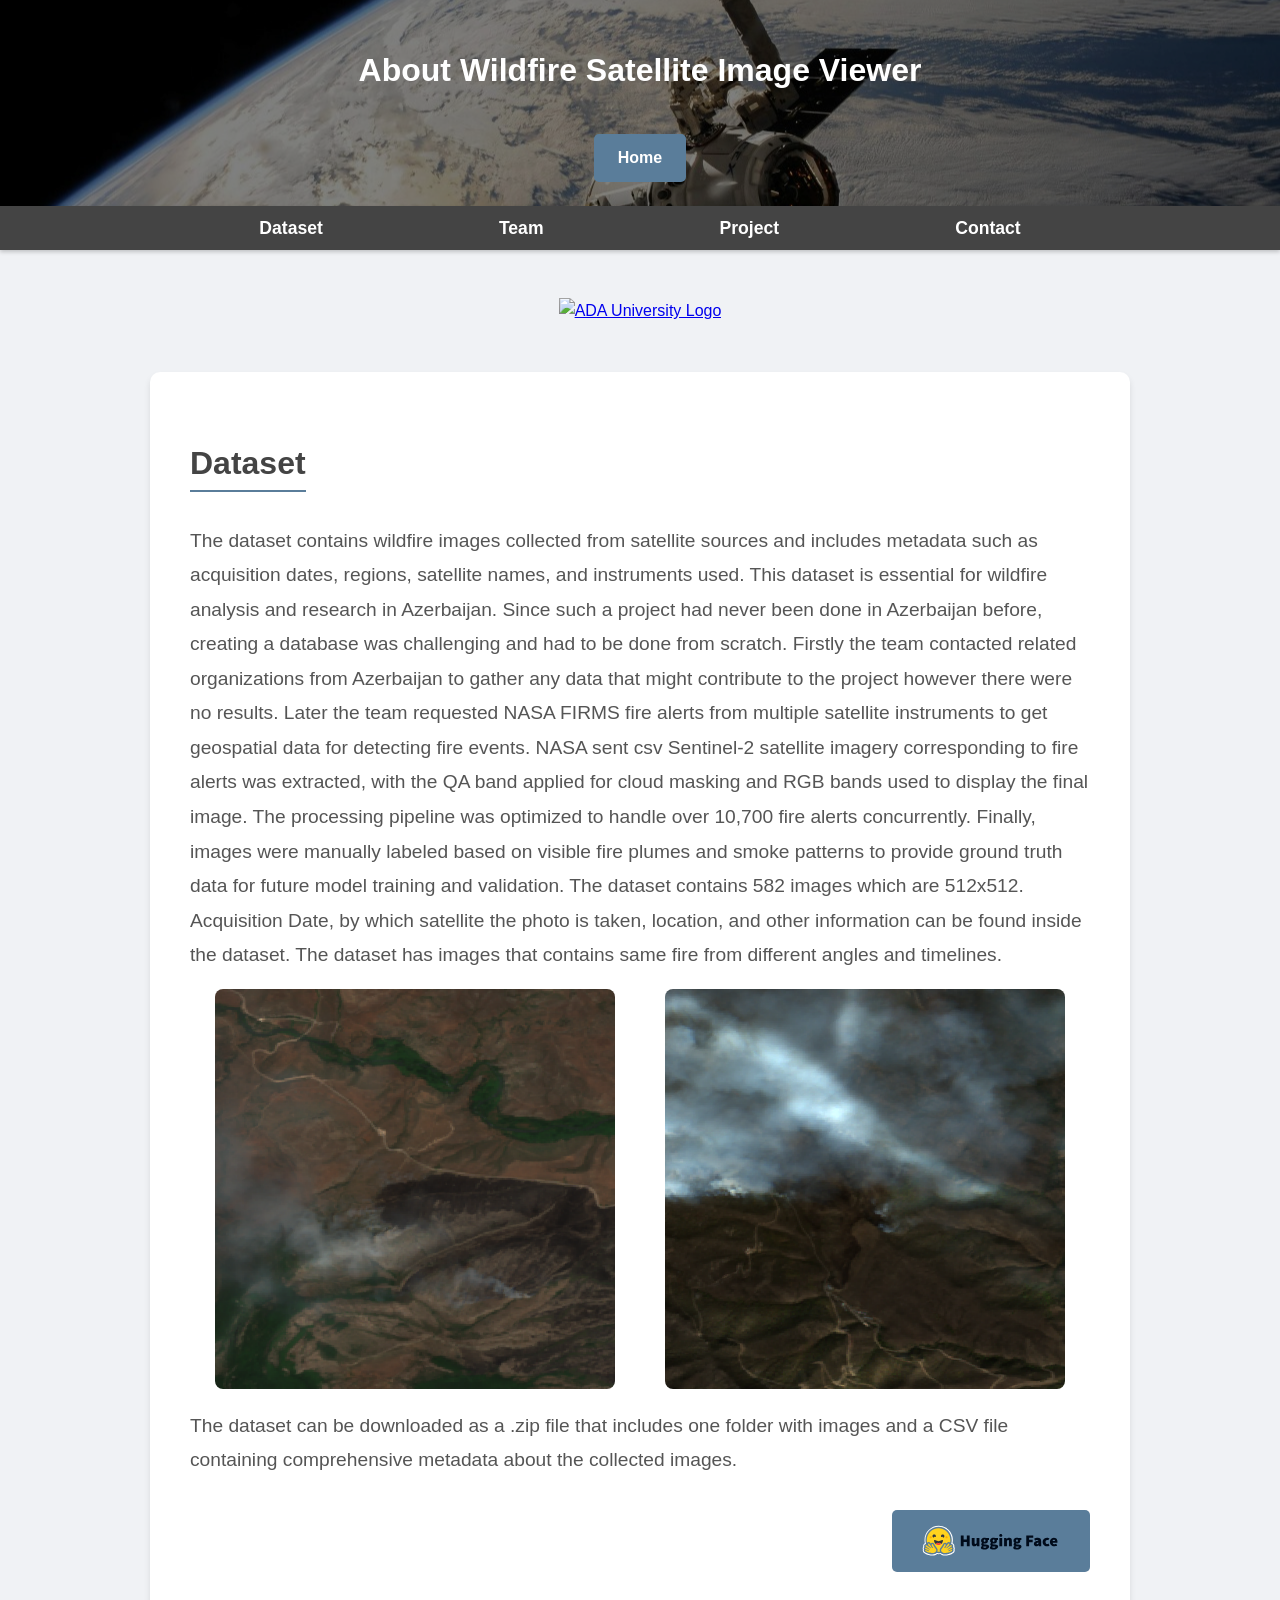
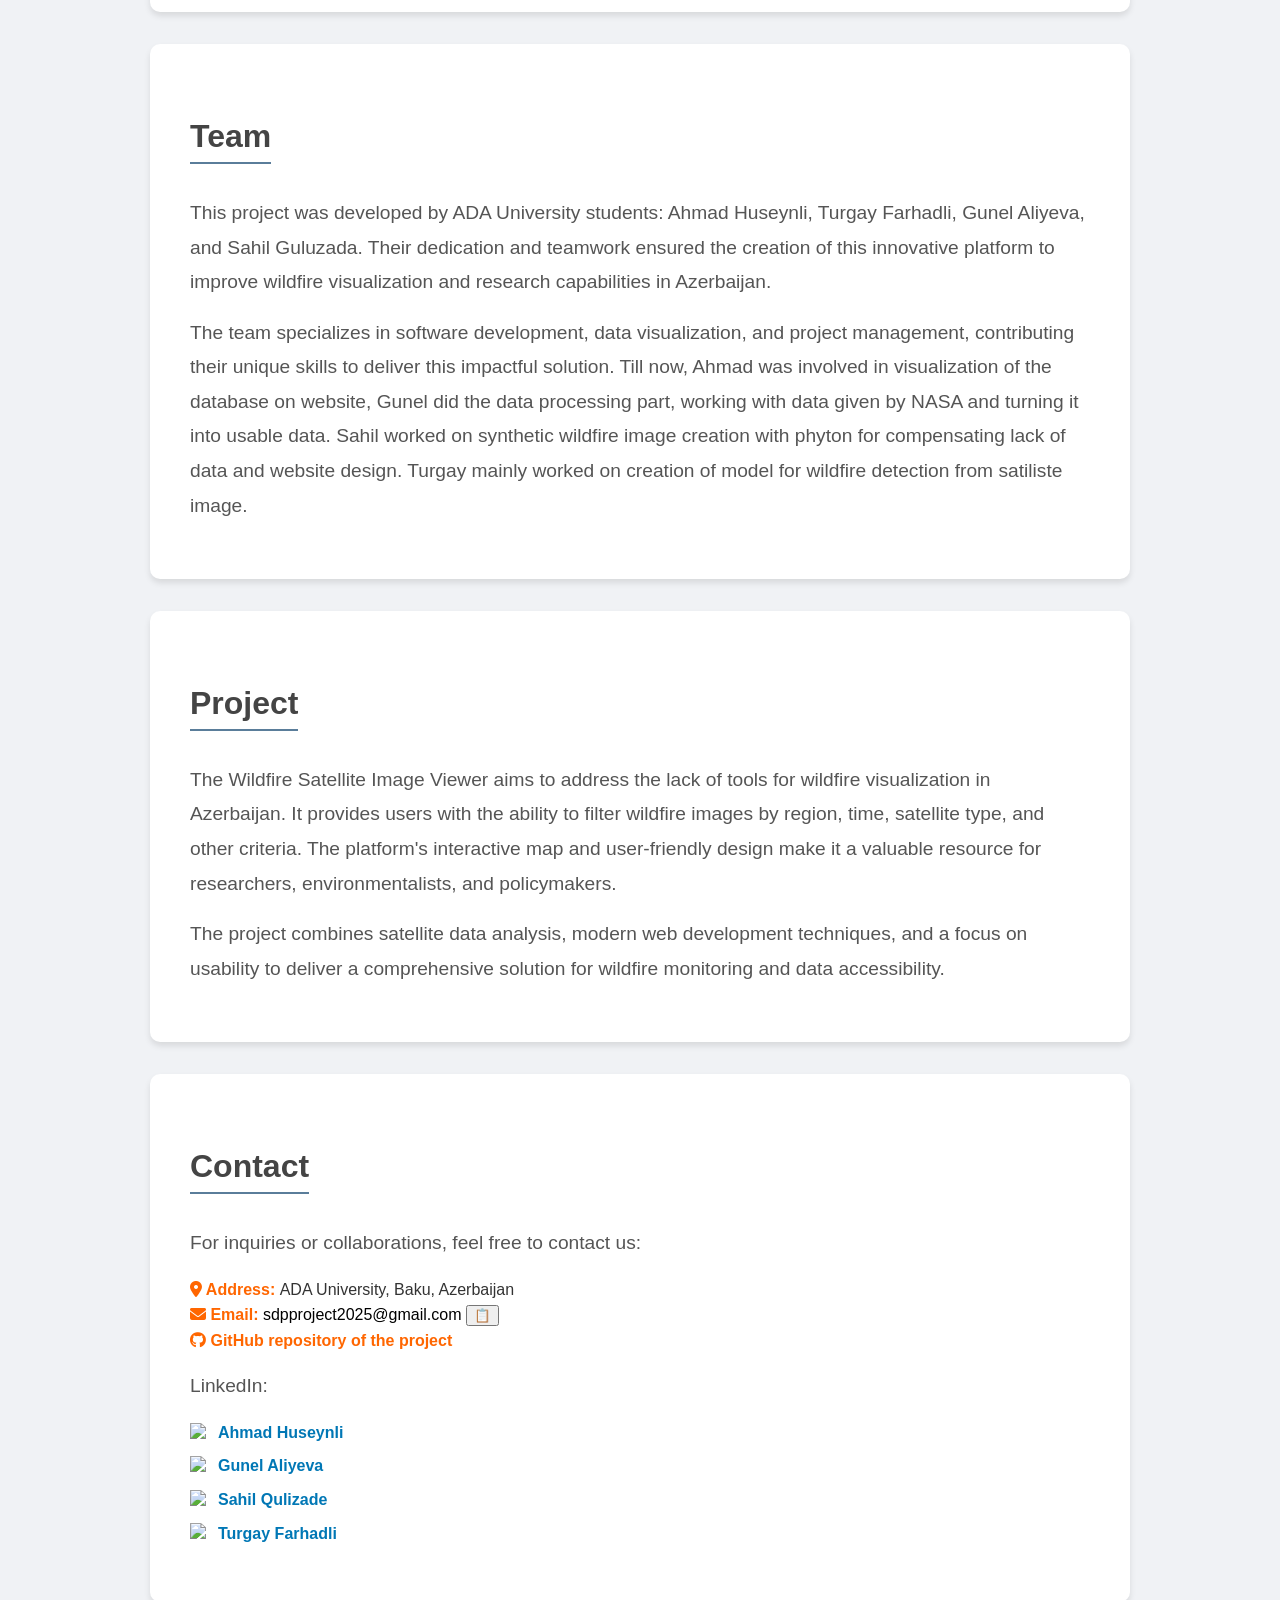
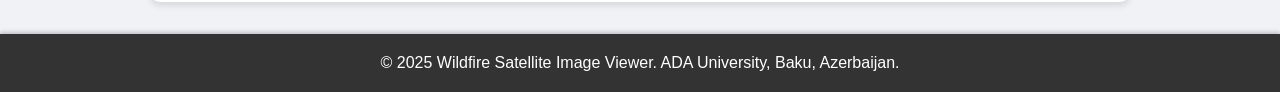
==== commit d9c0fbc3: "Update of website design" ====
--- a/about.html
+++ b/about.html
@@ -19,10 +19,12 @@
 <body>
     <!-- Header Section -->
     <header>
-        <h1>About Wildfire Satellite Image Viewer</h1>
-        <a class="aForDownload" href="./index.html">
-            Home
-        </a>
+        <div>
+            <h1>About Wildfire Satellite Image Viewer</h1>
+            <a class="aForDownload" href="./index.html">
+                Home
+            </a>
+        </div>
     </header>
 
     <!-- Navigation Bar -->
@@ -71,8 +73,8 @@
 
         <!-- Adding Images -->
         <div class="image-container">
-            <img src="PhotoFile4Wildfire/39.3387_46.5278_77.png" alt="Wildfire Image" class="dataset-image" style="border-radius: 8px;">
-            <img src="PhotoFile4Wildfire/38.91668_48.57358_n.png" alt="Wildfire Image" class="dataset-image" style="border-radius: 8px;">
+            <img src="PhotoFile4Wildfire/39.426_46.4831_76.png" alt="Wildfire Image" class="dataset-image" style="border-radius: 8px;">
+            <img src="PhotoFile4Wildfire/38.943_46.5297_86.png" alt="Wildfire Image" class="dataset-image" style="border-radius: 8px;">
         </div>
 
         <!-- Text below the images -->
--- a/about.css
+++ b/about.css
@@ -9,24 +9,44 @@
 }
 
 /* Header Styles */
+/* 1) Make header a positioned container */
 header {
+    position: relative;      /* allow ::before to be positioned inside */
+    overflow: hidden;        /* clip any blurred edges, if you add blur later */
     text-align: center;
-    background-color: #333;
+    /* remove the old background shorthand */
+    /* background: url("screenshots/TitleBackground.jpg"); */
     color: white;
     padding: 1.5rem;
     box-shadow: 0 2px 4px rgba(0, 0, 0, 0.2);
-}
-
-header h1 {
-    font-size: 2rem;
-    margin: 0;
-}
+  }
+  
+  /* 2) Pull the image into ::before and dim it */
+  header::before {
+    content: "";
+    position: absolute;
+    top: 0; left: 0; right: 0; bottom: 0;
+    background-image: url("screenshots/TitleBackground.jpg");
+    background-size: cover;
+    background-position: center;
+    filter: brightness(0.5);      /* ← 50% brightness */
+    z-index: 0;                    /* behind your header content */
+  }
+  
+  /* 3) Ensure your header’s real content floats above it */
+  header > div,
+  header h1,
+  header .aForDownload {
+    position: relative;
+    z-index: 1;
+  }
+  
 
 .aForDownload {
     display: inline-block;
     margin-top: 1rem;
     padding: 0.7rem 1.5rem;
-    background-color: #ff6600;
+    background-color: #5a7d9a; /* #ff6600 */
     color: white;
     font-size: 1rem;
     font-weight: 600;
@@ -37,7 +57,7 @@
 }
 
 .aForDownload:hover {
-    background-color: #e55a00;
+    background-color: #9a9a9a; /* #e55a00 */
     transform: scale(1.05); /* Slight zoom effect on hover */
 }
 
@@ -73,7 +93,7 @@
 }
 
 .navbar a:hover {
-    color: #ff6600;
+    color: #5a7d9a;
     transform: translateY(-2px); /* Subtle upward movement */
 }
 
@@ -91,7 +111,7 @@
     color: #444;
     font-size: 2rem;
     margin-bottom: 1rem;
-    border-bottom: 2px solid #ff6600; /* Decorative underline */
+    border-bottom: 2px solid #5a7d9a; /* Decorative underline */
     display: inline-block;
 }
 
@@ -151,7 +171,7 @@
     height: 50px;
     width: 50px;
     font-size: 24px;
-    background-color: #ff6600;
+    background-color: #5a7d9a;
     color: white;
     border: none;
     border-radius: 50%;
@@ -164,7 +184,7 @@
 }
 
 #scrollToTopBtn:hover {
-    background-color: #e55a00;
+    background-color: #9a9a9a;
     transform: scale(1.05);
 }
 
@@ -227,11 +247,14 @@
   
   /* Modal Content Styling */
   .modal-content {
+    max-height: 80vh;
     background-color: #fff;
-    margin: 5% auto; /* Centering the modal */
+    margin: 5% auto;
     padding: 20px;
+    border: 1px solid #888;
     width: 50%;
     text-align: center;
+    overflow-y: auto;
     border-radius: 10px;
     box-shadow: 0 4px 8px rgba(0, 0, 0, 0.2);
   }
@@ -250,7 +273,7 @@
   /* Button Styling for Confirm & Close Buttons */
   #confirmDownload, #closeDownloadModal {
     margin: 10px;
-    background-color: #ff6600 !important;
+    background-color: #5a7d9a !important;
     color: #fff;
     border-radius: 4px;
     font-weight: 400 !important;
@@ -272,7 +295,7 @@
 /* Hover Effects for Active Buttons */
 #confirmDownload:hover:not(:disabled),
 #closeDownloadModal:hover:not(:disabled) {
-    background-color: #e55a00;
+    background-color: #9a9a9a;
     transition: background-color 0.3s ease, transform 0.2s ease;
 }
 
@@ -285,7 +308,7 @@
     font-size: 16px;
     font-weight: 400 !important;
     background-color: transparent;
-    color: #ff6600;
+    color: #5a7d9a;
     border-style: none !important;
 }
 
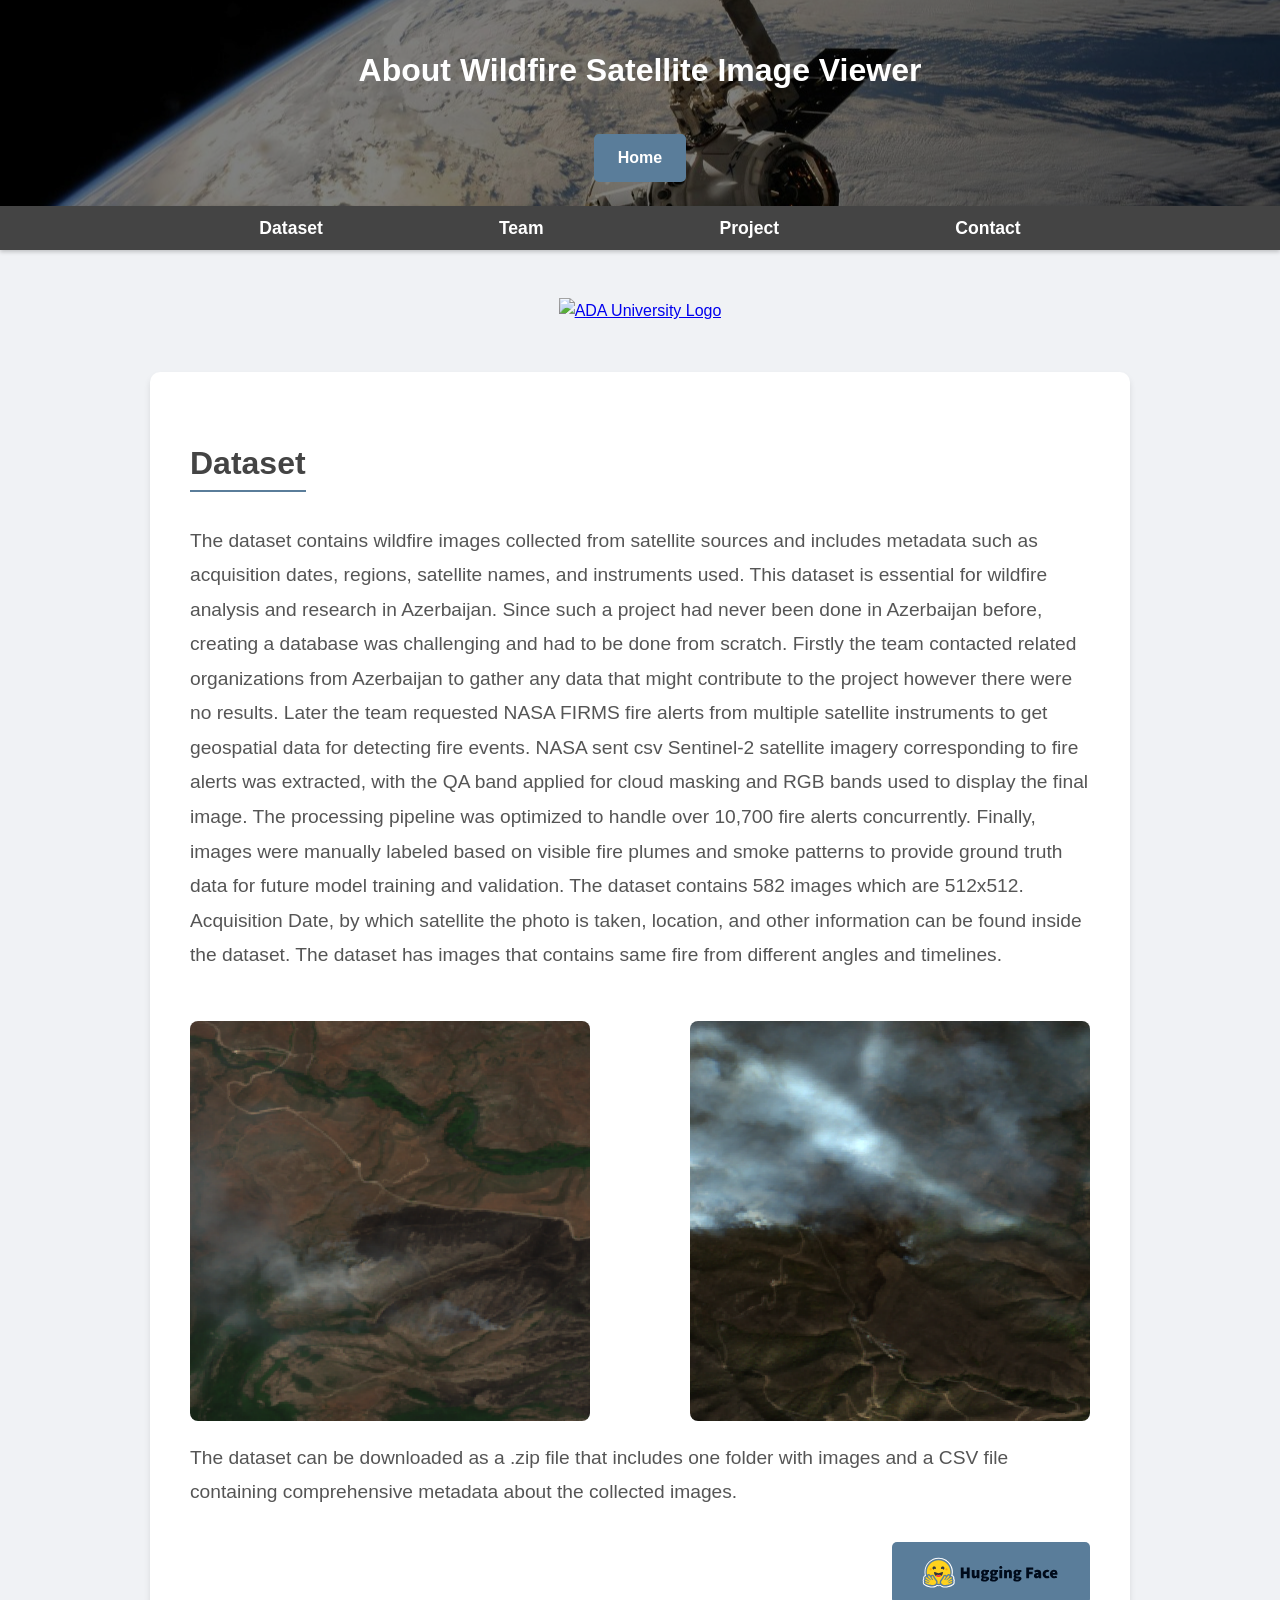
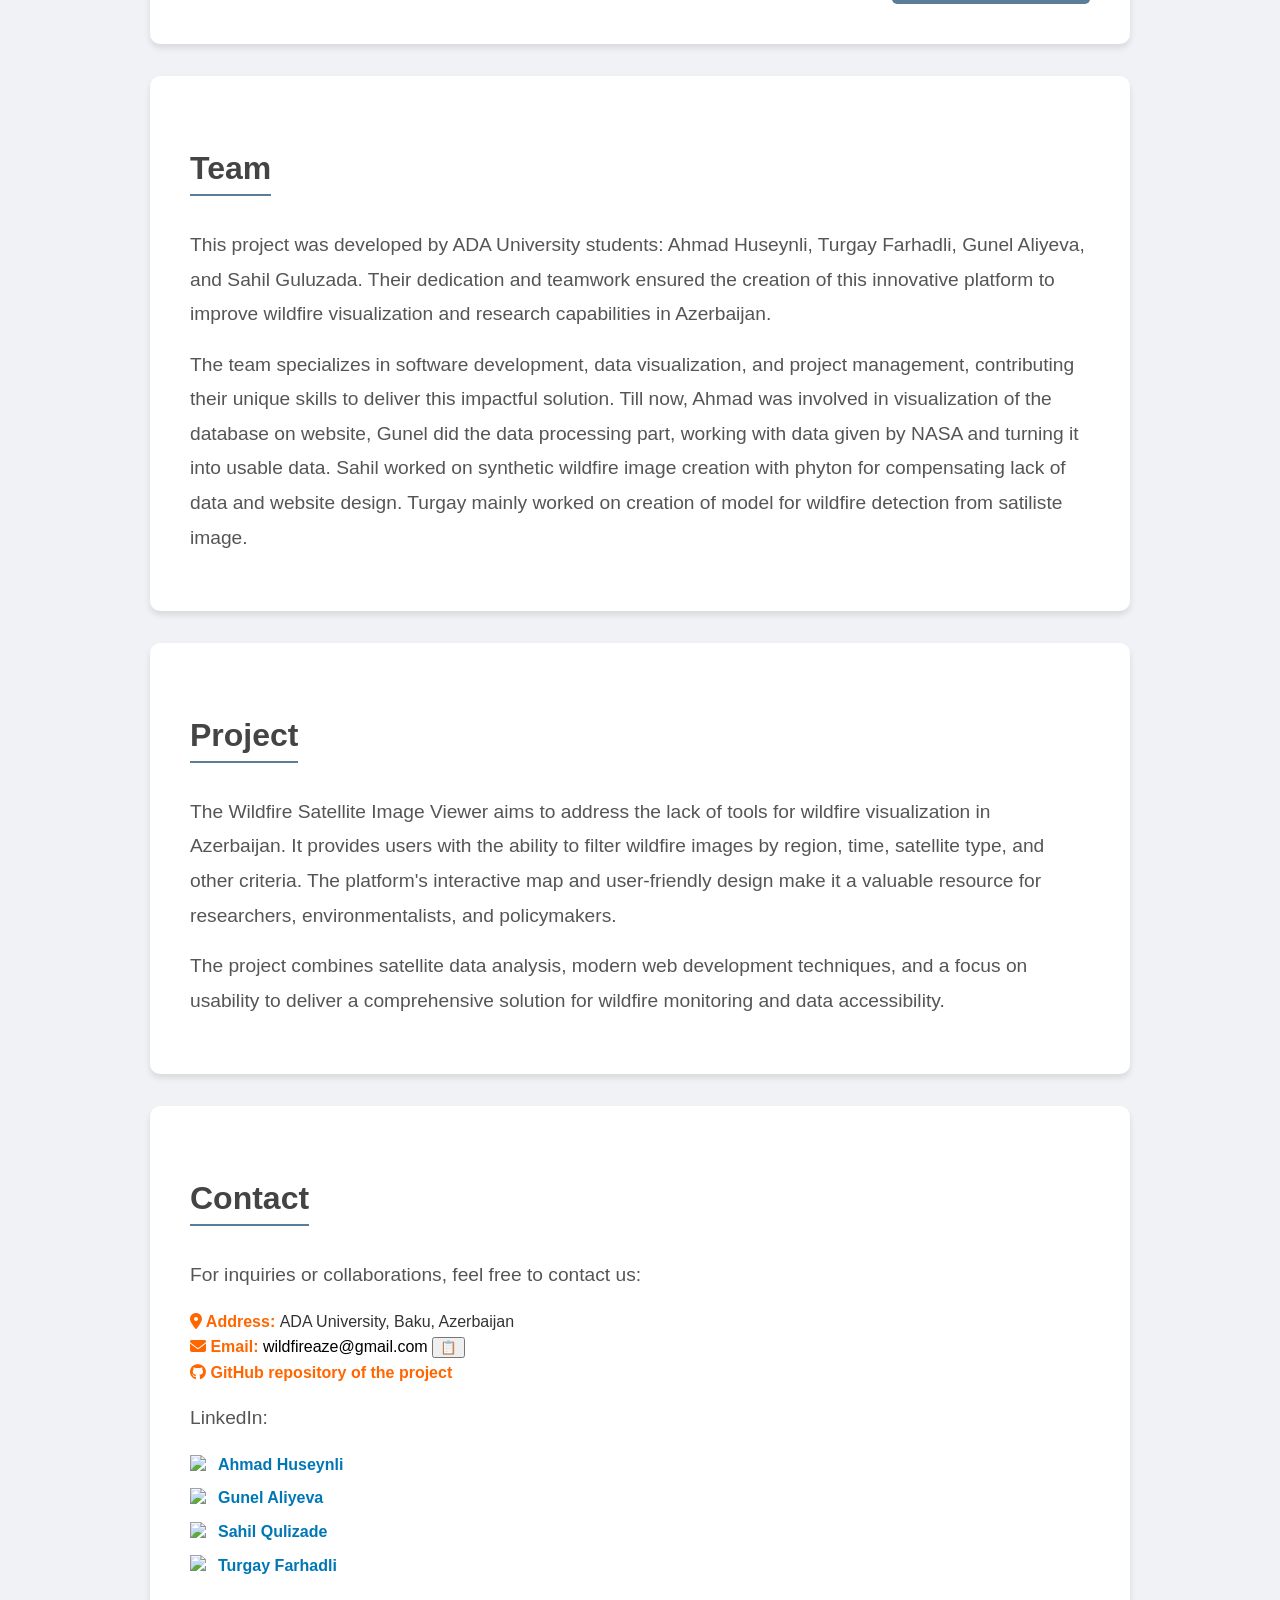
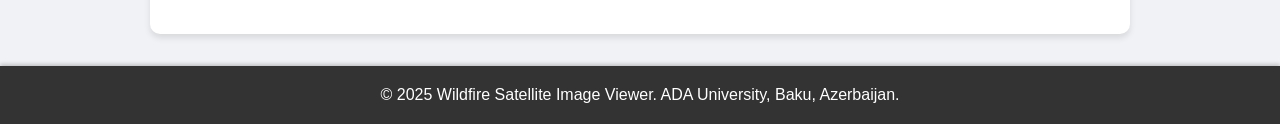
==== commit 74b97360: "update on translation" ====
--- a/about.html
+++ b/about.html
@@ -72,7 +72,7 @@
         </p>
 
         <!-- Adding Images -->
-        <div class="image-container">
+        <div class="image-container" style="margin-top: 3rem; display: flex; justify-content: space-between;">
             <img src="PhotoFile4Wildfire/39.426_46.4831_76.png" alt="Wildfire Image" class="dataset-image" style="border-radius: 8px;">
             <img src="PhotoFile4Wildfire/38.943_46.5297_86.png" alt="Wildfire Image" class="dataset-image" style="border-radius: 8px;">
         </div>
@@ -188,8 +188,8 @@
                             <i class="fa-solid fa-envelope"></i> Email:
 
 
-                            <a href="mailto:sdpproject2025@gmail.com" style="text-decoration: none; color: black;"
-                                id="email">sdpproject2025@gmail.com</a>
+                            <a href="mailto:wildfireaze@gmail.com" style="text-decoration: none; color: black;"
+                                id="email">wildfireaze@gmail.com</a>
                             <button class="copy-btn" onclick="copyToClipboard('email')">📋</button>
                         </div>
                         <div>
